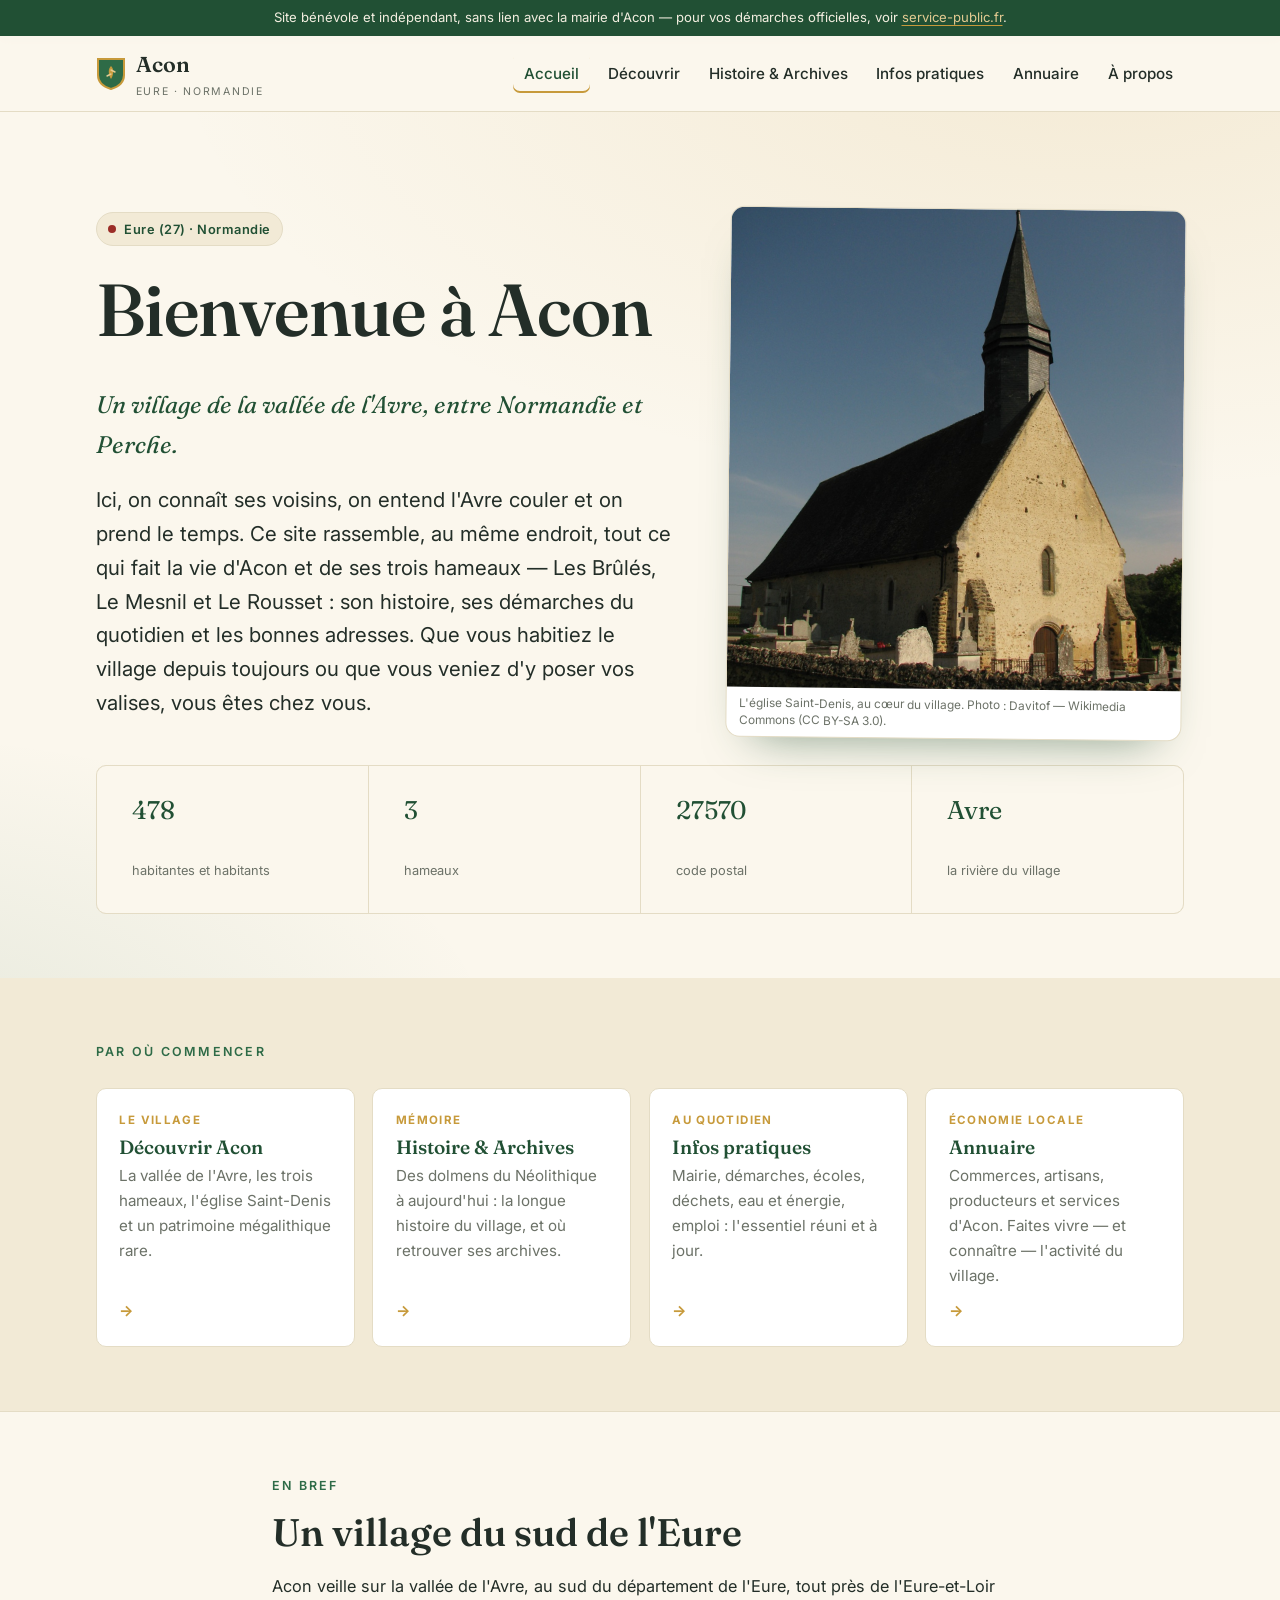
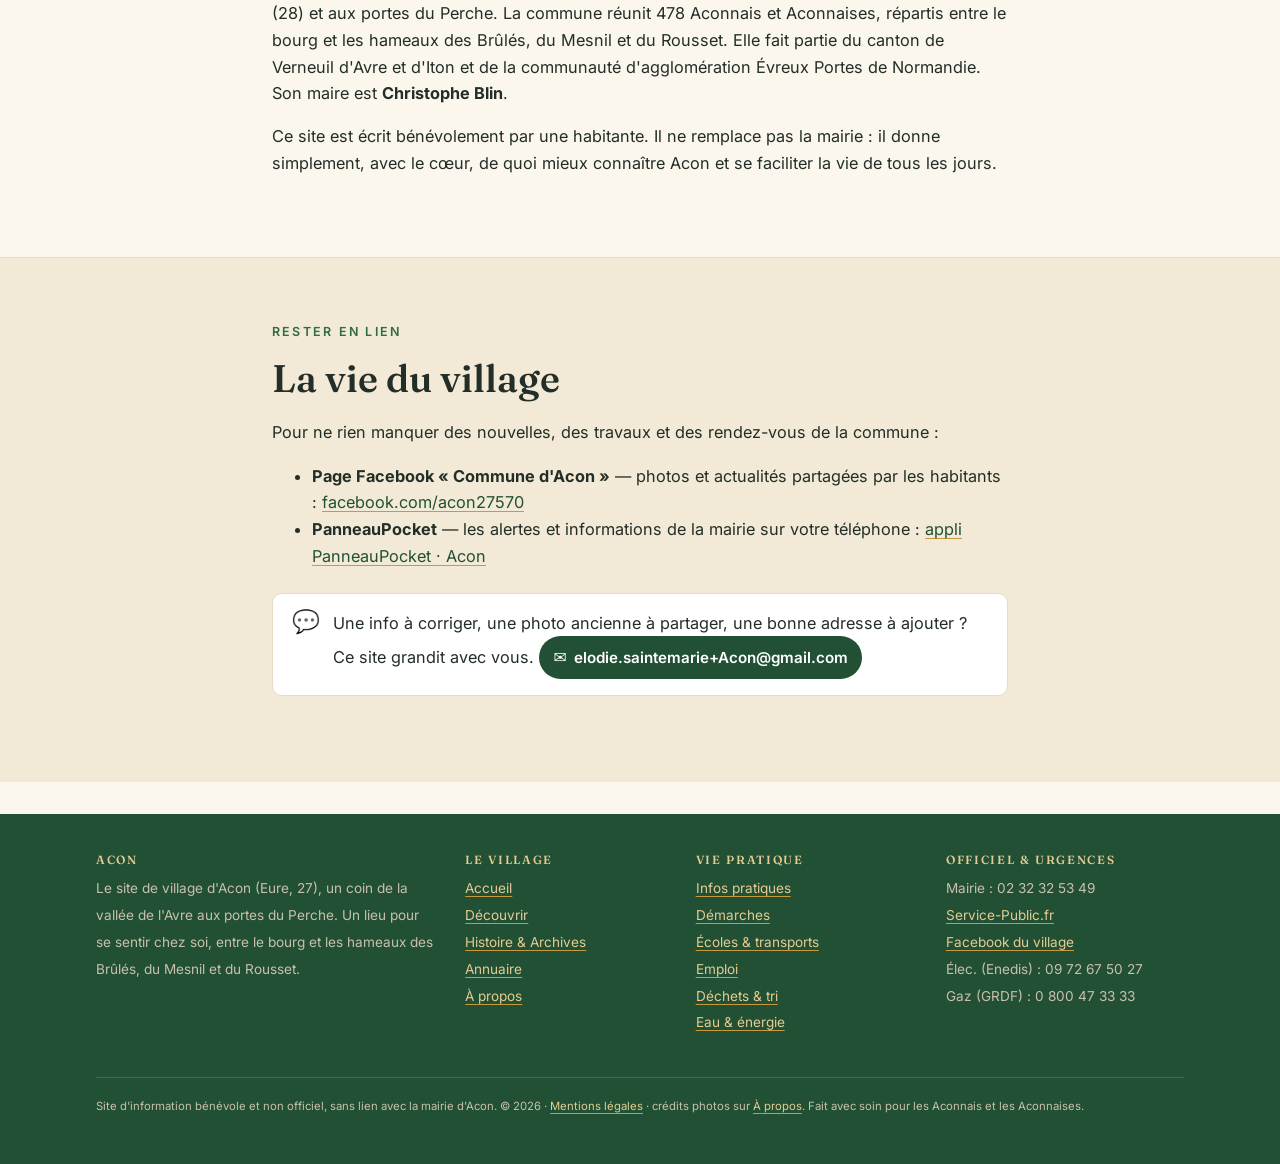
==== index.html @ cf714021 "Cartes postales anciennes (Archives de l'Eure), page Mentions légales, retrait des liens mairie-acon" ====
<!DOCTYPE html>
<html lang="fr">
<head>
  <meta charset="utf-8" />
  <meta name="viewport" content="width=device-width, initial-scale=1" />
  <title>Acon — le village de la vallée de l'Avre (Eure, Normandie)</title>
  <meta name="description" content="Bienvenue à Acon (Eure, 27570) : découvrir le village, son histoire, et toutes les infos pratiques du quotidien pour les habitants comme pour les visiteurs." />
  <link rel="preconnect" href="https://fonts.googleapis.com" />
  <link rel="preconnect" href="https://fonts.gstatic.com" crossorigin />
  <link href="https://fonts.googleapis.com/css2?family=Fraunces:ital,opsz,wght@0,9..144,400..600;1,9..144,400..500&family=Inter:wght@400;500;600&display=swap" rel="stylesheet" />
  <link rel="stylesheet" href="css/style.css" />
</head>
<body>
  <a class="skip" href="#contenu">Aller au contenu</a>
  <div class="notice">Site bénévole et indépendant, sans lien avec la mairie d'Acon — pour vos démarches officielles, voir <a href="https://www.service-public.fr">service-public.fr</a>.</div>

  <header class="site-header">
    <div class="wrap bar">
      <a class="brand" href="index.html" aria-label="Accueil — Acon">
        <svg class="crest" viewBox="0 0 30 34" aria-hidden="true"><path d="M2 2 h26 v16 c0 8 -6 12 -13 14 C8 30 2 26 2 18 Z" fill="#2E6B47" stroke="#C79A3B" stroke-width="2"/><path d="M15 9 c3 3 3 8 0 13 c-3 -5 -3 -10 0 -13 Z" fill="#C79A3B"/><path d="M15 13 l4 2 M15 17 l-4 2" stroke="#E4CB92" stroke-width="1.4" fill="none" stroke-linecap="round"/></svg>
        <span><b>Acon</b><small>Eure · Normandie</small></span>
      </a>
      <button class="nav-toggle" aria-expanded="false" aria-controls="nav">Menu</button>
      <nav class="nav" id="nav" aria-label="Navigation principale">
        <a href="index.html" aria-current="page">Accueil</a>
        <a href="decouvrir.html">Découvrir</a>
        <a href="histoire.html">Histoire &amp; Archives</a>
        <a href="infos-pratiques.html">Infos pratiques</a>
        <a href="entreprises.html">Annuaire</a>
        <a href="apropos.html">À propos</a>
      </nav>
    </div>
  </header>

  <main id="contenu">
    <section class="hero">
      <div class="wrap hero-media">
        <div>
          <span class="badge"><span class="dot"></span> Eure (27) · Normandie</span>
          <h1>Bienvenue à Acon</h1>
          <p class="sub">Un village de la vallée de l'Avre, entre Normandie et Perche.</p>
          <p class="lead">Ici, on connaît ses voisins, on entend l'Avre couler et on prend le temps. Ce site rassemble, au même endroit, tout ce qui fait la vie d'Acon et de ses trois hameaux — Les Brûlés, Le Mesnil et Le Rousset : son histoire, ses démarches du quotidien et les bonnes adresses. Que vous habitiez le village depuis toujours ou que vous veniez d'y poser vos valises, vous êtes chez vous.</p>
        </div>
        <figure class="hero-photo">
          <img src="assets/photos/eglise-saint-denis-01.jpg" alt="L'église Saint-Denis d'Acon" loading="eager">
          <figcaption>L'église Saint-Denis, au cœur du village. <span class="credit">Photo : Davitof — Wikimedia Commons (CC&nbsp;BY-SA&nbsp;3.0).</span></figcaption>
        </figure>
      </div>
      <div class="wrap">
        <div class="facts">
          <div><div class="n">478</div><div class="l">habitantes et habitants</div></div>
          <div><div class="n">3</div><div class="l">hameaux</div></div>
          <div><div class="n">27570</div><div class="l">code postal</div></div>
          <div><div class="n">Avre</div><div class="l">la rivière du village</div></div>
        </div>
      </div>
    </section>

    <section class="section section-alt">
      <div class="wrap">
        <p class="eyebrow kicker">Par où commencer</p>
        <div class="grid">
          <a class="card lien" href="decouvrir.html">
            <span class="tag">Le village</span>
            <h3>Découvrir Acon</h3>
            <p>La vallée de l'Avre, les trois hameaux, l'église Saint-Denis et un patrimoine mégalithique rare.</p>
            <p class="arrow">→</p>
          </a>
          <a class="card lien" href="histoire.html">
            <span class="tag">Mémoire</span>
            <h3>Histoire &amp; Archives</h3>
            <p>Des dolmens du Néolithique à aujourd'hui : la longue histoire du village, et où retrouver ses archives.</p>
            <p class="arrow">→</p>
          </a>
          <a class="card lien" href="infos-pratiques.html">
            <span class="tag">Au quotidien</span>
            <h3>Infos pratiques</h3>
            <p>Mairie, démarches, écoles, déchets, eau et énergie, emploi : l'essentiel réuni et à jour.</p>
            <p class="arrow">→</p>
          </a>
          <a class="card lien" href="entreprises.html">
            <span class="tag">Économie locale</span>
            <h3>Annuaire</h3>
            <p>Commerces, artisans, producteurs et services d'Acon. Faites vivre — et connaître — l'activité du village.</p>
            <p class="arrow">→</p>
          </a>
        </div>
      </div>
    </section>

    <section class="section">
      <div class="wrap mesure">
        <p class="eyebrow">En bref</p>
        <h2>Un village du sud de l'Eure</h2>
        <p>Acon veille sur la vallée de l'Avre, au sud du département de l'Eure, tout près de l'Eure-et-Loir (28) et aux portes du Perche. La commune réunit 478 Aconnais et Aconnaises, répartis entre le bourg et les hameaux des Brûlés, du Mesnil et du Rousset. Elle fait partie du canton de Verneuil d'Avre et d'Iton et de la communauté d'agglomération Évreux Portes de Normandie. Son maire est <strong>Christophe Blin</strong>.</p>
        <p>Ce site est écrit bénévolement par une habitante. Il ne remplace pas la mairie : il donne simplement, avec le cœur, de quoi mieux connaître Acon et se faciliter la vie de tous les jours.</p>
      </div>
    </section>

    <section class="section section-alt">
      <div class="wrap mesure">
        <p class="eyebrow">Rester en lien</p>
        <h2>La vie du village</h2>
        <p>Pour ne rien manquer des nouvelles, des travaux et des rendez-vous de la commune :</p>
        <ul>
          <li><strong>Page Facebook « Commune d'Acon »</strong> — photos et actualités partagées par les habitants : <a href="https://www.facebook.com/acon27570/">facebook.com/acon27570</a></li>
          <li><strong>PanneauPocket</strong> — les alertes et informations de la mairie sur votre téléphone : <a href="https://app.panneaupocket.com/ville/970037196-acon-27570">appli PanneauPocket · Acon</a></li>
        </ul>
        <div class="tip">
          <span class="ico" aria-hidden="true">💬</span>
          <p>Une info à corriger, une photo ancienne à partager, une bonne adresse à ajouter ? Ce site grandit avec vous. <a class="contact-mail" data-user="elodie.saintemarie+Acon" data-domain="gmail.com" data-subject="Site d'Acon" href="#">Écrivez-moi</a></p>
        </div>
      </div>
    </section>
  </main>

  <footer class="site-footer">
    <div class="wrap">
      <div class="cols">
        <div>
          <h3>Acon</h3>
          <p><small>Le site de village d'Acon (Eure, 27), un coin de la vallée de l'Avre aux portes du Perche. Un lieu pour se sentir chez soi, entre le bourg et les hameaux des Brûlés, du Mesnil et du Rousset.</small></p>
        </div>
        <div>
          <h3>Le village</h3>
          <p><small>
            <a href="index.html">Accueil</a><br>
            <a href="decouvrir.html">Découvrir</a><br>
            <a href="histoire.html">Histoire &amp; Archives</a><br>
            <a href="entreprises.html">Annuaire</a><br>
            <a href="apropos.html">À propos</a>
          </small></p>
        </div>
        <div>
          <h3>Vie pratique</h3>
          <p><small>
            <a href="infos-pratiques.html">Infos pratiques</a><br>
            <a href="demarches.html">Démarches</a><br>
            <a href="ecole.html">Écoles &amp; transports</a><br>
            <a href="emploi.html">Emploi</a><br>
            <a href="dechets.html">Déchets &amp; tri</a><br>
            <a href="eau-energie.html">Eau &amp; énergie</a>
          </small></p>
        </div>
        <div>
          <h3>Officiel &amp; urgences</h3>
          <p><small>
            Mairie : 02 32 32 53 49<br>
            <a href="https://www.service-public.fr">Service-Public.fr</a><br>
            <a href="https://www.facebook.com/acon27570/">Facebook du village</a><br>
            Élec. (Enedis) : 09 72 67 50 27<br>
            Gaz (GRDF) : 0 800 47 33 33
          </small></p>
        </div>
      </div>
      <p class="foot-note"><small>Site d'information bénévole et non officiel, sans lien avec la mairie d'Acon. © <span class="js-annee">2026</span> · <a href="mentions-legales.html">Mentions légales</a> · crédits photos sur <a href="apropos.html">À propos</a>. Fait avec soin pour les Aconnais et les Aconnaises.</small></p>
    </div>
  </footer>

  <script src="js/main.js"></script>
</body>
</html>
---- css/style.css ----
/* =========================================================
   Acon — site d'information du village
   Palette ancrée dans l'Eure (vert) et la Normandie (or & rouge héraldiques).
   Un seul fichier de styles, volontairement simple à faire évoluer.
   ========================================================= */

:root {
  /* Couleurs */
  --vert-eure:   #2E6B47;  /* vert du département de l'Eure (nature) */
  --vert-fonce:  #215034;
  --or:          #C79A3B;  /* or héraldique de Normandie */
  --or-clair:    #E4CB92;
  --rouge:       #9B2D27;  /* rouge (gueules) de Normandie, à petites doses */
  --parchemin:   #FBF7ED;  /* fond, esprit papier ancien */
  --parchemin-2: #F2EAD6;
  --encre:       #232E28;  /* texte */
  --gris:        #6C7268;
  --blanc:       #FFFFFF;
  --ligne:       #E4DcC5;

  /* Type */
  --display: "Fraunces", Georgia, "Times New Roman", serif;
  --corps:   "Inter", system-ui, -apple-system, Segoe UI, Roboto, sans-serif;

  /* Mesures */
  --contenu: 68rem;
  --texte:   46rem;
  --radius:  10px;
}

/* ---------- Base ---------- */
* { box-sizing: border-box; }

html { scroll-behavior: smooth; }
@media (prefers-reduced-motion: reduce) {
  html { scroll-behavior: auto; }
  * { animation: none !important; transition: none !important; }
}

body {
  margin: 0;
  font-family: var(--corps);
  color: var(--encre);
  background: var(--parchemin);
  line-height: 1.65;
  font-size: 1.02rem;
  -webkit-font-smoothing: antialiased;
}

h1, h2, h3 { font-family: var(--display); font-weight: 560; line-height: 1.12; margin: 0 0 .5em; }
h1 { font-size: clamp(2.6rem, 7vw, 4.6rem); letter-spacing: -.01em; }
h2 { font-size: clamp(1.7rem, 3.4vw, 2.4rem); }
h3 { font-size: 1.2rem; }

p { margin: 0 0 1rem; }
a { color: var(--vert-fonce); text-decoration-color: var(--or); text-underline-offset: 3px; }
a:hover { color: var(--rouge); }

img { max-width: 100%; display: block; }

.wrap { width: min(100% - 2.5rem, var(--contenu)); margin-inline: auto; }
.mesure { max-width: var(--texte); }

.eyebrow {
  font-family: var(--corps);
  font-size: .78rem;
  letter-spacing: .18em;
  text-transform: uppercase;
  color: var(--vert-eure);
  font-weight: 600;
  margin: 0 0 .9rem;
}

/* Accessibilité */
:focus-visible { outline: 3px solid var(--or); outline-offset: 2px; border-radius: 4px; }
.skip {
  position: absolute; left: -999px; top: 0; background: var(--vert-fonce); color: #fff;
  padding: .6rem 1rem; border-radius: 0 0 8px 0; z-index: 100;
}
.skip:focus { left: 0; }

/* ---------- En-tête / navigation ---------- */
.site-header {
  position: sticky; top: 0; z-index: 50;
  background: rgba(251, 247, 237, .92);
  backdrop-filter: saturate(1.2) blur(6px);
  border-bottom: 1px solid var(--ligne);
}
.site-header .bar {
  display: flex; align-items: center; justify-content: space-between;
  gap: 1rem; padding: .7rem 0;
}
.brand { display: flex; align-items: center; gap: .6rem; text-decoration: none; color: var(--encre); }
.brand .crest { width: 30px; height: 34px; flex: none; }
.brand b { font-family: var(--display); font-size: 1.35rem; font-weight: 600; letter-spacing: .01em; }
.brand small { display: block; font-family: var(--corps); font-size: .66rem; letter-spacing: .16em; text-transform: uppercase; color: var(--gris); }

.nav { display: flex; gap: .4rem; align-items: center; }
.nav a {
  text-decoration: none; color: var(--encre); font-weight: 500; font-size: .95rem;
  padding: .45rem .7rem; border-radius: 7px;
}
.nav a:hover { background: var(--parchemin-2); color: var(--vert-fonce); }
.nav a[aria-current="page"] { color: var(--vert-fonce); box-shadow: inset 0 -2px 0 var(--or); }

.nav-toggle {
  display: none; border: 1px solid var(--ligne); background: var(--blanc);
  border-radius: 8px; padding: .5rem .7rem; font: inherit; cursor: pointer;
}

@media (max-width: 720px) {
  .nav-toggle { display: inline-flex; align-items: center; gap: .4rem; }
  .nav {
    position: absolute; inset: 100% 0 auto 0; flex-direction: column; align-items: stretch;
    background: var(--parchemin); border-bottom: 1px solid var(--ligne);
    padding: .5rem 1.25rem 1rem; gap: .1rem; display: none;
  }
  .nav.open { display: flex; }
  .nav a { padding: .7rem .5rem; }
}

/* ---------- Bandeau « non officiel » ---------- */
.notice {
  background: var(--vert-fonce); color: #f4efe1; font-size: .82rem; text-align: center;
  padding: .45rem 1rem;
}
.notice a { color: var(--or-clair); }

/* ---------- Héros ---------- */
.hero { padding: clamp(3rem, 8vw, 6rem) 0 clamp(2.5rem, 5vw, 4rem); }
.hero .badge {
  display: inline-flex; align-items: center; gap: .5rem;
  background: var(--parchemin-2); border: 1px solid var(--ligne);
  color: var(--vert-fonce); font-weight: 600; font-size: .8rem; letter-spacing: .04em;
  padding: .35rem .7rem; border-radius: 999px; margin-bottom: 1.4rem;
}
.hero .badge .dot { width: 8px; height: 8px; border-radius: 50%; background: var(--rouge); }
.hero .lead { font-size: clamp(1.05rem, 2.2vw, 1.28rem); color: var(--encre); max-width: 40rem; }
.hero .sub { font-family: var(--display); font-style: italic; color: var(--vert-fonce); font-size: clamp(1.15rem,2.4vw,1.5rem); margin: -.2rem 0 1.2rem; }

/* ---------- Sections ---------- */
.section { padding: clamp(2.4rem, 5vw, 4rem) 0; }
.section + .section { border-top: 1px solid var(--ligne); }
.section-alt { background: var(--parchemin-2); }
.section .kicker { margin-bottom: 1.6rem; }

/* Grille de cartes */
.grid { display: grid; gap: 1.1rem; grid-template-columns: repeat(auto-fit, minmax(15rem, 1fr)); }
.card {
  background: var(--blanc); border: 1px solid var(--ligne); border-radius: var(--radius);
  padding: 1.4rem; text-decoration: none; color: inherit; display: block;
  transition: transform .18s ease, box-shadow .18s ease;
}
a.card:hover { transform: translateY(-3px); box-shadow: 0 10px 24px -14px rgba(33,80,52,.5); }
.card h3 { color: var(--vert-fonce); margin-bottom: .3rem; }
.card p { color: var(--gris); font-size: .95rem; margin: 0; }
.card .arrow { color: var(--or); font-weight: 700; }

/* Listes d'infos (mairie, numéros utiles) */
.def { display: grid; grid-template-columns: max-content 1fr; gap: .5rem 1.2rem; margin: 0; }
.def dt { font-weight: 600; color: var(--vert-fonce); }
.def dd { margin: 0; }
@media (max-width: 520px) { .def { grid-template-columns: 1fr; gap: .1rem 0; } .def dd { margin-bottom: .6rem; } }

.callout {
  border-left: 4px solid var(--or); background: var(--parchemin-2);
  padding: 1rem 1.2rem; border-radius: 0 var(--radius) var(--radius) 0; margin: 1.4rem 0;
}
.callout strong { color: var(--vert-fonce); }

.todo { color: var(--rouge); font-style: italic; } /* repères à compléter — à retirer une fois renseigné */

/* ---------- Signature : galerie de cartes postales ---------- */
.gallery { display: grid; gap: 1.6rem 1.2rem; grid-template-columns: repeat(auto-fill, minmax(16rem, 1fr)); margin-top: 1.8rem; }
.postcard {
  background: #fffdf6;
  border: 1px solid #e7dcc0;
  border-radius: 4px;
  padding: .7rem .7rem 1rem;
  box-shadow: 0 12px 22px -16px rgba(33,80,52,.55);
  transform: rotate(var(--tilt, -1deg));
  transition: transform .2s ease, box-shadow .2s ease;
}
.postcard:nth-child(even) { --tilt: 1.2deg; }
.postcard:nth-child(3n)   { --tilt: -.6deg; }
.postcard:hover { transform: rotate(0) translateY(-4px); box-shadow: 0 18px 30px -18px rgba(33,80,52,.6); }
.postcard .frame {
  aspect-ratio: 3 / 2; background:
    repeating-linear-gradient(45deg, #efe7d2, #efe7d2 10px, #eae0c7 10px, #eae0c7 20px);
  border: 1px solid #ded1af; border-radius: 2px;
  display: grid; place-items: center; color: #a9986c; text-align: center;
  font-size: .8rem; padding: 1rem; overflow: hidden;
}
.postcard .frame img { width: 100%; height: 100%; object-fit: cover; border-radius: 2px; }
.postcard figcaption {
  font-family: var(--display); font-size: .98rem; color: var(--vert-fonce);
  margin-top: .6rem; line-height: 1.35;
}
.postcard .date { display: block; font-family: var(--corps); font-size: .78rem; color: var(--gris); letter-spacing: .03em; }

/* ---------- Frise chronologique ---------- */
.timeline { list-style: none; margin: 1.6rem 0 0; padding: 0; border-left: 2px solid var(--or); }
.timeline li { position: relative; padding: 0 0 1.6rem 1.6rem; }
.timeline li::before {
  content: ""; position: absolute; left: -7px; top: .35rem;
  width: 12px; height: 12px; border-radius: 50%; background: var(--vert-eure); border: 2px solid var(--parchemin);
}
.timeline .an { font-family: var(--display); font-size: 1.15rem; color: var(--rouge); font-weight: 600; }
.timeline p { margin: .1rem 0 0; color: var(--encre); }

/* ---------- Pied de page ---------- */
.site-footer { background: var(--vert-fonce); color: #e9e2d1; margin-top: 2rem; }
.site-footer .wrap { padding: 2.4rem 0 2rem; }
.site-footer h3 { color: #fff; }
.site-footer a { color: var(--or-clair); }
.site-footer .cols { display: grid; gap: 1.4rem 2rem; grid-template-columns: 1.7fr 1fr 1.1fr 1.2fr; }
@media (max-width: 860px) { .site-footer .cols { grid-template-columns: 1fr 1fr; } }
@media (max-width: 520px) { .site-footer .cols { grid-template-columns: 1fr; } }
.site-footer small { color: #c9c0ac; }
.foot-note { border-top: 1px solid rgba(255,255,255,.15); margin-top: 1.6rem; padding-top: 1rem; font-size: .85rem; }
.site-footer .cols h3 { font-size: .74rem; letter-spacing: .14em; text-transform: uppercase; color: var(--or-clair); margin-bottom: .5rem; }
.site-footer .cols a { display: inline-block; padding: .06rem 0; }

/* =========================================================
   Ajouts : chaleur, photographies, bandeaux, contact.
   ========================================================= */

/* ---------- Héros chaleureux avec photo ---------- */
.hero {
  position: relative;
  background:
    radial-gradient(120% 90% at 85% -10%, rgba(199,154,59,.14), transparent 60%),
    radial-gradient(90% 70% at -10% 110%, rgba(46,107,71,.10), transparent 55%);
}
.hero-media { display: grid; grid-template-columns: 1.12fr .88fr; align-items: center; gap: clamp(1.5rem, 4vw, 3.2rem); }
.hero-media .hero-photo {
  margin: 0; border-radius: 14px; overflow: hidden;
  box-shadow: 0 24px 48px -28px rgba(33,80,52,.6); border: 1px solid var(--ligne);
  transform: rotate(.6deg); background: var(--blanc);
}
.hero-media .hero-photo img { width: 100%; height: 100%; max-height: 30rem; object-fit: cover; }
.hero-media .hero-photo figcaption { color: var(--gris); font-size: .74rem; padding: .5rem .8rem; line-height: 1.4; }
@media (max-width: 820px) {
  .hero-media { grid-template-columns: 1fr; }
  .hero-media .hero-photo { transform: none; order: -1; }
  .hero-media .hero-photo img { max-height: 15rem; }
}

/* ---------- Photographies dans le corps ---------- */
figure.photo { margin: 1.8rem 0; border-radius: 12px; overflow: hidden; border: 1px solid var(--ligne); box-shadow: 0 16px 32px -24px rgba(33,80,52,.5); background: var(--blanc); }
figure.photo img { width: 100%; max-height: 26rem; object-fit: cover; }
figure.photo figcaption { padding: .6rem .9rem; font-size: .8rem; color: var(--gris); }
figure.photo figcaption b { color: var(--vert-fonce); font-weight: 600; }
.duo { display: grid; grid-template-columns: 1fr 1fr; gap: 1rem; }
.duo figure.photo { margin: 0; }
@media (max-width: 620px) { .duo { grid-template-columns: 1fr; } }

/* Bandeau panoramique pleine largeur */
.banner { position: relative; margin: 0; height: clamp(9rem, 22vw, 15rem); overflow: hidden; border-top: 1px solid var(--ligne); border-bottom: 1px solid var(--ligne); }
.banner img { width: 100%; height: 100%; object-fit: cover; }
.banner .banner-cap { position: absolute; left: 0; right: 0; bottom: 0; background: linear-gradient(transparent, rgba(33,48,40,.72)); color: #f4efe1; font-size: .78rem; padding: 1.6rem 1rem .5rem; text-align: right; }

/* ---------- Cartes enrichies ---------- */
.card.lien { display: flex; flex-direction: column; }
.card .tag { display: inline-block; font-size: .72rem; letter-spacing: .12em; text-transform: uppercase; color: var(--or); font-weight: 700; margin-bottom: .4rem; }
.card p + .arrow { margin-top: auto; padding-top: .6rem; }
.card ul { margin: .2rem 0 0; padding-left: 1.1rem; }
.card ul li { color: var(--gris); font-size: .92rem; margin-bottom: .2rem; }

/* ---------- Bloc contact / e-mail protégé ---------- */
.contact-mail { display: inline-flex; align-items: center; gap: .45rem; background: var(--vert-fonce); color: #fff !important; text-decoration: none; padding: .5rem .9rem; border-radius: 999px; font-weight: 600; font-size: .95rem; }
.contact-mail::before { content: "✉"; font-size: 1rem; }
.contact-mail:hover { background: var(--vert-eure); color: #fff; }

/* ---------- Encadré « bon à savoir » ---------- */
.tip { display: flex; gap: .8rem; background: var(--blanc); border: 1px solid var(--ligne); border-radius: var(--radius); padding: 1rem 1.2rem; margin: 1.4rem 0; }
.tip .ico { font-size: 1.4rem; line-height: 1; flex: none; }
.tip p { margin: 0; }
.tip strong { color: var(--vert-fonce); }

/* ---------- Contacts d'urgence (fournisseurs) ---------- */
.contacts { display: grid; gap: .9rem; grid-template-columns: repeat(auto-fit, minmax(15rem, 1fr)); margin-top: 1.4rem; }
.contact-card { background: var(--blanc); border: 1px solid var(--ligne); border-radius: var(--radius); padding: 1.1rem 1.2rem; }
.contact-card h3 { color: var(--vert-fonce); margin-bottom: .3rem; font-size: 1.05rem; }
.contact-card .num { font-family: var(--display); font-size: 1.3rem; color: var(--rouge); font-weight: 600; }
.contact-card .num a { color: inherit; text-decoration: none; }
.contact-card p { margin: .25rem 0 0; color: var(--gris); font-size: .88rem; }

/* ---------- Ruban de faits clés ---------- */
.facts { display: grid; grid-template-columns: repeat(auto-fit, minmax(8.5rem, 1fr)); gap: 1px; background: var(--ligne); border: 1px solid var(--ligne); border-radius: var(--radius); overflow: hidden; margin-top: 1.6rem; }
.facts div { background: var(--parchemin); padding: 1rem 1.1rem; }
.facts .n { font-family: var(--display); font-size: 1.6rem; color: var(--vert-fonce); line-height: 1; }
.facts .l { font-size: .8rem; color: var(--gris); margin-top: .25rem; }

/* ---------- Encart résultat d'élection ---------- */
.result { background: var(--parchemin-2); border: 1px solid var(--ligne); border-left: 4px solid var(--vert-eure); border-radius: 0 var(--radius) var(--radius) 0; padding: 1.1rem 1.3rem; margin: 1.4rem 0; }
.result .pct { font-family: var(--display); font-size: 1.4rem; color: var(--vert-fonce); }
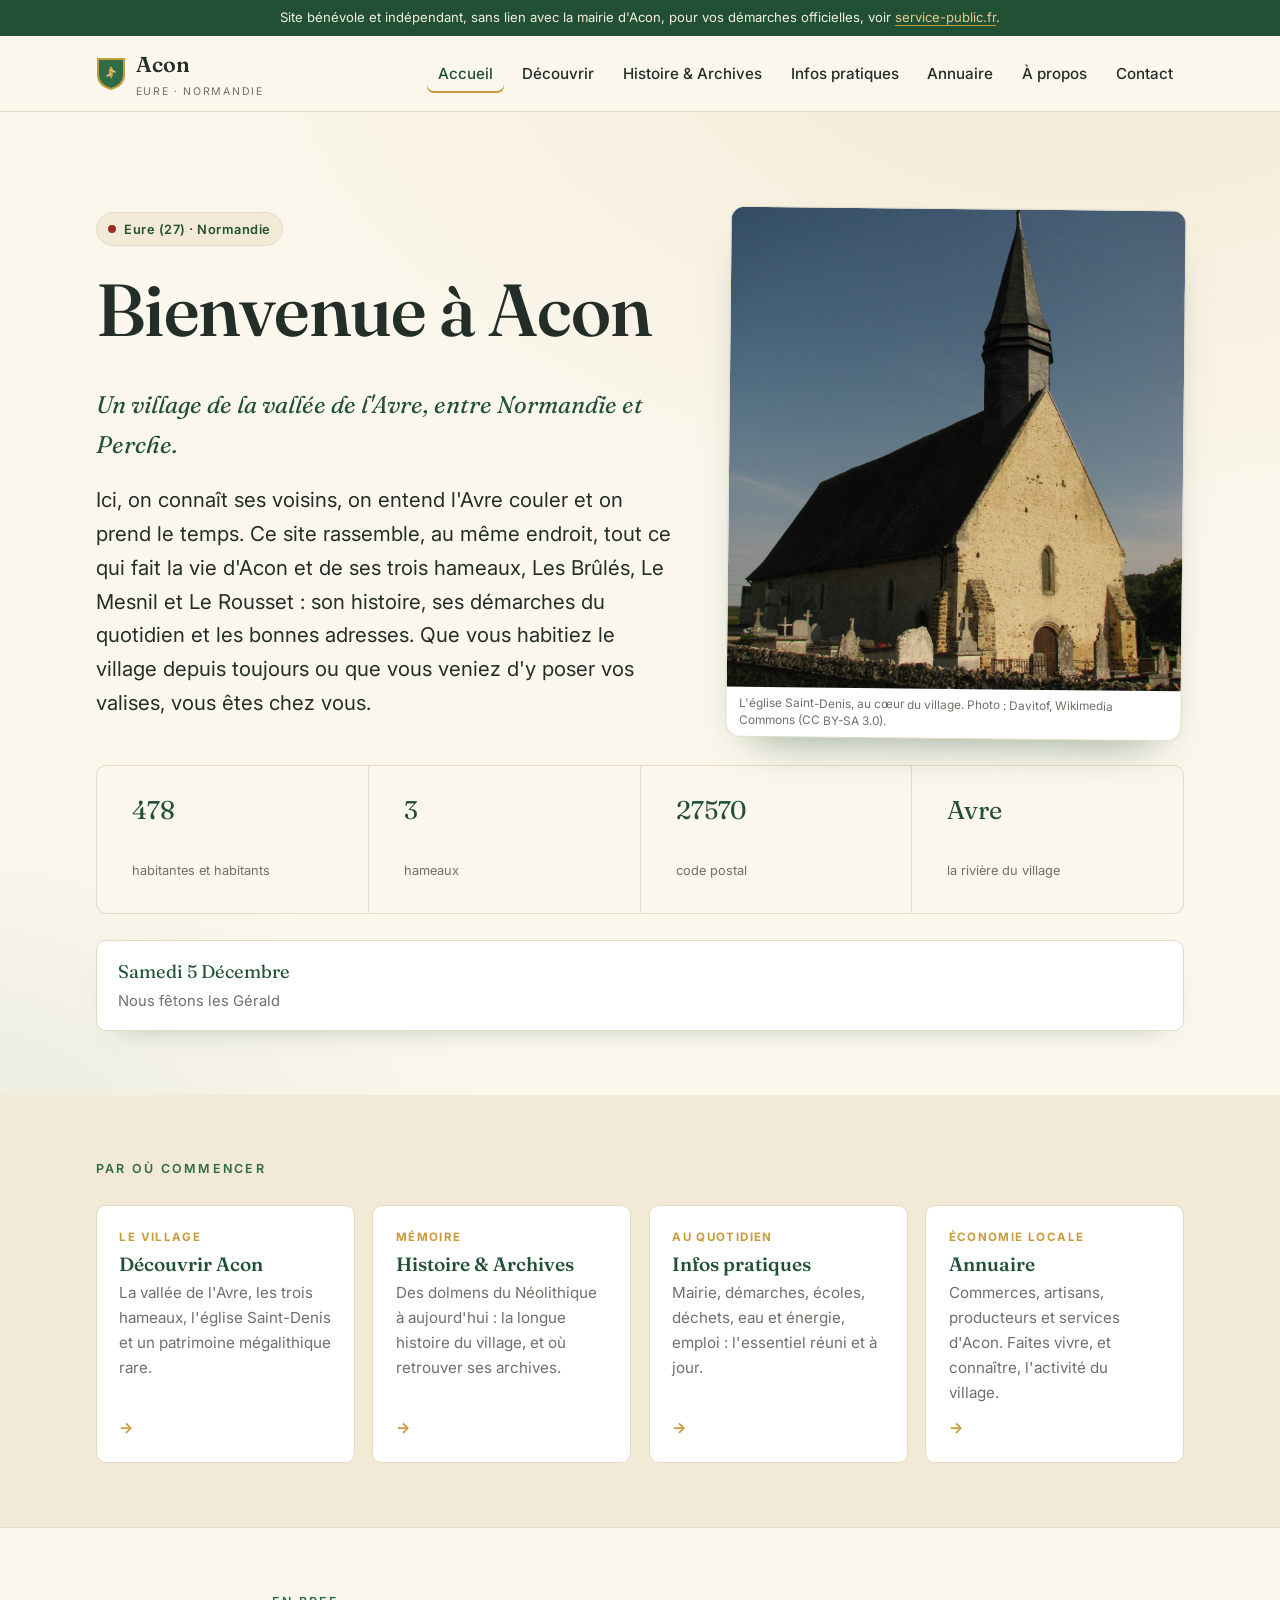
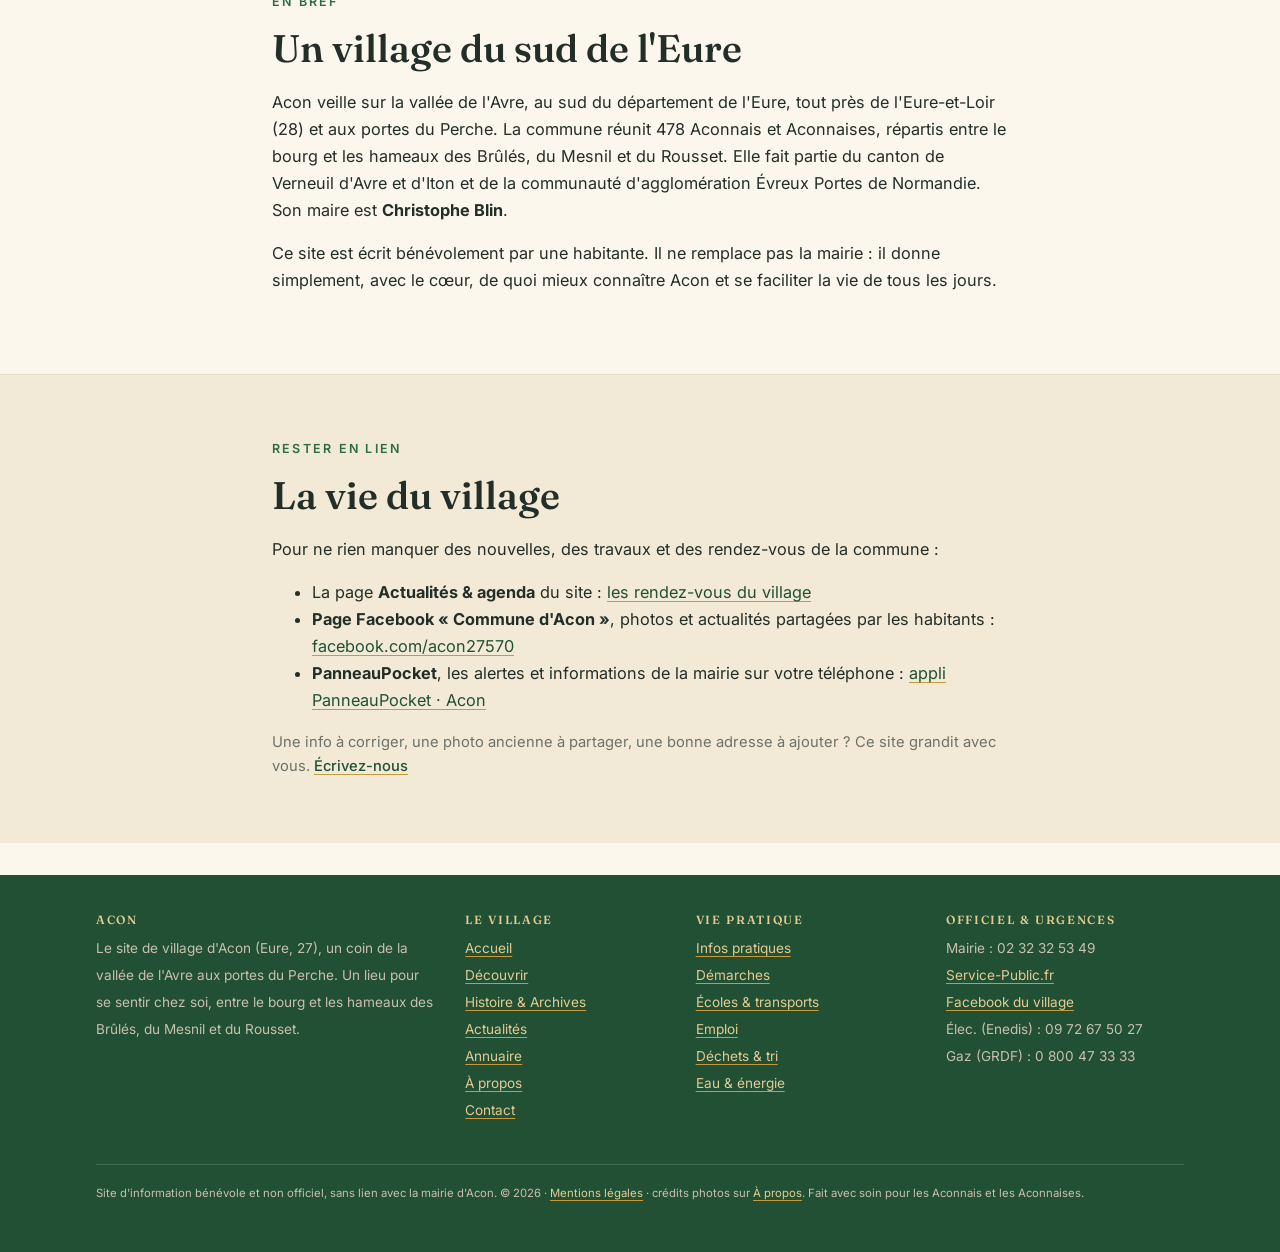
==== commit 1232623b: "Calendrier déchets 2026, page Contact (formulaire), Actualités, carte OSM, météo live + saint du jou" ====
--- a/index.html
+++ b/index.html
@@ -3,7 +3,7 @@
 <head>
   <meta charset="utf-8" />
   <meta name="viewport" content="width=device-width, initial-scale=1" />
-  <title>Acon — le village de la vallée de l'Avre (Eure, Normandie)</title>
+  <title>Acon, le village de la vallée de l'Avre (Eure, Normandie)</title>
   <meta name="description" content="Bienvenue à Acon (Eure, 27570) : découvrir le village, son histoire, et toutes les infos pratiques du quotidien pour les habitants comme pour les visiteurs." />
   <link rel="preconnect" href="https://fonts.googleapis.com" />
   <link rel="preconnect" href="https://fonts.gstatic.com" crossorigin />
@@ -12,11 +12,11 @@
 </head>
 <body>
   <a class="skip" href="#contenu">Aller au contenu</a>
-  <div class="notice">Site bénévole et indépendant, sans lien avec la mairie d'Acon — pour vos démarches officielles, voir <a href="https://www.service-public.fr">service-public.fr</a>.</div>
+  <div class="notice">Site bénévole et indépendant, sans lien avec la mairie d'Acon, pour vos démarches officielles, voir <a href="https://www.service-public.fr">service-public.fr</a>.</div>
 
   <header class="site-header">
     <div class="wrap bar">
-      <a class="brand" href="index.html" aria-label="Accueil — Acon">
+      <a class="brand" href="index.html" aria-label="Accueil, Acon">
         <svg class="crest" viewBox="0 0 30 34" aria-hidden="true"><path d="M2 2 h26 v16 c0 8 -6 12 -13 14 C8 30 2 26 2 18 Z" fill="#2E6B47" stroke="#C79A3B" stroke-width="2"/><path d="M15 9 c3 3 3 8 0 13 c-3 -5 -3 -10 0 -13 Z" fill="#C79A3B"/><path d="M15 13 l4 2 M15 17 l-4 2" stroke="#E4CB92" stroke-width="1.4" fill="none" stroke-linecap="round"/></svg>
         <span><b>Acon</b><small>Eure · Normandie</small></span>
       </a>
@@ -28,6 +28,7 @@
         <a href="infos-pratiques.html">Infos pratiques</a>
         <a href="entreprises.html">Annuaire</a>
         <a href="apropos.html">À propos</a>
+        <a href="contact.html">Contact</a>
       </nav>
     </div>
   </header>
@@ -39,11 +40,11 @@
           <span class="badge"><span class="dot"></span> Eure (27) · Normandie</span>
           <h1>Bienvenue à Acon</h1>
           <p class="sub">Un village de la vallée de l'Avre, entre Normandie et Perche.</p>
-          <p class="lead">Ici, on connaît ses voisins, on entend l'Avre couler et on prend le temps. Ce site rassemble, au même endroit, tout ce qui fait la vie d'Acon et de ses trois hameaux — Les Brûlés, Le Mesnil et Le Rousset : son histoire, ses démarches du quotidien et les bonnes adresses. Que vous habitiez le village depuis toujours ou que vous veniez d'y poser vos valises, vous êtes chez vous.</p>
+          <p class="lead">Ici, on connaît ses voisins, on entend l'Avre couler et on prend le temps. Ce site rassemble, au même endroit, tout ce qui fait la vie d'Acon et de ses trois hameaux, Les Brûlés, Le Mesnil et Le Rousset : son histoire, ses démarches du quotidien et les bonnes adresses. Que vous habitiez le village depuis toujours ou que vous veniez d'y poser vos valises, vous êtes chez vous.</p>
         </div>
         <figure class="hero-photo">
           <img src="assets/photos/eglise-saint-denis-01.jpg" alt="L'église Saint-Denis d'Acon" loading="eager">
-          <figcaption>L'église Saint-Denis, au cœur du village. <span class="credit">Photo : Davitof — Wikimedia Commons (CC&nbsp;BY-SA&nbsp;3.0).</span></figcaption>
+          <figcaption>L'église Saint-Denis, au cœur du village. <span class="credit">Photo : Davitof, Wikimedia Commons (CC&nbsp;BY-SA&nbsp;3.0).</span></figcaption>
         </figure>
       </div>
       <div class="wrap">
@@ -52,6 +53,16 @@
           <div><div class="n">3</div><div class="l">hameaux</div></div>
           <div><div class="n">27570</div><div class="l">code postal</div></div>
           <div><div class="n">Avre</div><div class="l">la rivière du village</div></div>
+        </div>
+        <div class="today" id="today">
+          <div>
+            <div class="jour">Aujourd'hui</div>
+            <div class="saint"></div>
+          </div>
+          <div class="meteo">
+            <span class="ico" aria-hidden="true">🌡️</span>
+            <span><span class="temp">…</span><br><span class="desc">Météo à Acon</span></span>
+          </div>
         </div>
       </div>
     </section>
@@ -81,7 +92,7 @@
           <a class="card lien" href="entreprises.html">
             <span class="tag">Économie locale</span>
             <h3>Annuaire</h3>
-            <p>Commerces, artisans, producteurs et services d'Acon. Faites vivre — et connaître — l'activité du village.</p>
+            <p>Commerces, artisans, producteurs et services d'Acon. Faites vivre, et connaître, l'activité du village.</p>
             <p class="arrow">→</p>
           </a>
         </div>
@@ -103,13 +114,11 @@
         <h2>La vie du village</h2>
         <p>Pour ne rien manquer des nouvelles, des travaux et des rendez-vous de la commune :</p>
         <ul>
-          <li><strong>Page Facebook « Commune d'Acon »</strong> — photos et actualités partagées par les habitants : <a href="https://www.facebook.com/acon27570/">facebook.com/acon27570</a></li>
-          <li><strong>PanneauPocket</strong> — les alertes et informations de la mairie sur votre téléphone : <a href="https://app.panneaupocket.com/ville/970037196-acon-27570">appli PanneauPocket · Acon</a></li>
+          <li>La page <strong>Actualités &amp; agenda</strong> du site : <a href="actualites.html">les rendez-vous du village</a></li>
+          <li><strong>Page Facebook « Commune d'Acon »</strong>, photos et actualités partagées par les habitants : <a href="https://www.facebook.com/acon27570/">facebook.com/acon27570</a></li>
+          <li><strong>PanneauPocket</strong>, les alertes et informations de la mairie sur votre téléphone : <a href="https://app.panneaupocket.com/ville/970037196-acon-27570">appli PanneauPocket · Acon</a></li>
         </ul>
-        <div class="tip">
-          <span class="ico" aria-hidden="true">💬</span>
-          <p>Une info à corriger, une photo ancienne à partager, une bonne adresse à ajouter ? Ce site grandit avec vous. <a class="contact-mail" data-user="elodie.saintemarie+Acon" data-domain="gmail.com" data-subject="Site d'Acon" href="#">Écrivez-moi</a></p>
-        </div>
+        <p class="invite">Une info à corriger, une photo ancienne à partager, une bonne adresse à ajouter ? Ce site grandit avec vous. <a href="contact.html">Écrivez-nous</a></p>
       </div>
     </section>
   </main>
@@ -127,8 +136,10 @@
             <a href="index.html">Accueil</a><br>
             <a href="decouvrir.html">Découvrir</a><br>
             <a href="histoire.html">Histoire &amp; Archives</a><br>
+            <a href="actualites.html">Actualités</a><br>
             <a href="entreprises.html">Annuaire</a><br>
-            <a href="apropos.html">À propos</a>
+            <a href="apropos.html">À propos</a><br>
+            <a href="contact.html">Contact</a>
           </small></p>
         </div>
         <div>
@@ -157,6 +168,7 @@
     </div>
   </footer>
 
+  <script src="js/saints.js"></script>
   <script src="js/main.js"></script>
 </body>
 </html>
--- a/css/style.css
+++ b/css/style.css
@@ -272,11 +272,15 @@
 .contact-mail::before { content: "✉"; font-size: 1rem; }
 .contact-mail:hover { background: var(--vert-eure); color: #fff; }
 
-/* ---------- Encadré « bon à savoir » ---------- */
-.tip { display: flex; gap: .8rem; background: var(--blanc); border: 1px solid var(--ligne); border-radius: var(--radius); padding: 1rem 1.2rem; margin: 1.4rem 0; }
-.tip .ico { font-size: 1.4rem; line-height: 1; flex: none; }
+/* ---------- Encadré « bon à savoir » (léger) ---------- */
+.tip { display: flex; gap: .6rem; align-items: baseline; padding: .3rem 0; margin: 1rem 0; color: var(--gris); font-size: .95rem; }
+.tip .ico { font-size: 1.1rem; line-height: 1; flex: none; }
 .tip p { margin: 0; }
 .tip strong { color: var(--vert-fonce); }
+
+/* Invitation à écrire : simple lien, discret */
+.invite { color: var(--gris); font-size: .92rem; margin: 1rem 0 0; }
+.invite a { font-weight: 500; }
 
 /* ---------- Contacts d'urgence (fournisseurs) ---------- */
 .contacts { display: grid; gap: .9rem; grid-template-columns: repeat(auto-fit, minmax(15rem, 1fr)); margin-top: 1.4rem; }
@@ -295,3 +299,44 @@
 /* ---------- Encart résultat d'élection ---------- */
 .result { background: var(--parchemin-2); border: 1px solid var(--ligne); border-left: 4px solid var(--vert-eure); border-radius: 0 var(--radius) var(--radius) 0; padding: 1.1rem 1.3rem; margin: 1.4rem 0; }
 .result .pct { font-family: var(--display); font-size: 1.4rem; color: var(--vert-fonce); }
+
+/* ---------- Widget « Aujourd'hui à Acon » (date, saint, météo) ---------- */
+.today { display: grid; grid-template-columns: 1fr auto; gap: 1rem 1.4rem; align-items: center;
+  background: var(--blanc); border: 1px solid var(--ligne); border-radius: var(--radius);
+  padding: 1rem 1.3rem; margin-top: 1.6rem; box-shadow: 0 14px 30px -24px rgba(33,80,52,.5); }
+.today .jour { font-family: var(--display); font-size: 1.15rem; color: var(--vert-fonce); text-transform: capitalize; }
+.today .saint { color: var(--gris); font-size: .92rem; margin-top: .15rem; }
+.today .meteo { display: flex; align-items: center; gap: .6rem; text-align: right; }
+.today .meteo .ico { font-size: 2rem; line-height: 1; }
+.today .meteo .temp { font-family: var(--display); font-size: 1.7rem; color: var(--vert-fonce); }
+.today .meteo .desc { font-size: .8rem; color: var(--gris); }
+@media (max-width: 520px) { .today { grid-template-columns: 1fr; } .today .meteo { text-align: left; justify-content: flex-start; } }
+
+/* ---------- Carte de situation (OpenStreetMap) ---------- */
+.carte { width: 100%; height: clamp(16rem, 40vw, 24rem); border: 1px solid var(--ligne); border-radius: var(--radius); margin-top: 1.4rem; display: block; }
+.carte-legende { font-size: .8rem; color: var(--gris); margin-top: .5rem; }
+
+/* ---------- Calendrier des déchets (images) ---------- */
+.calendrier { display: grid; gap: 1rem; grid-template-columns: 1fr 1fr; margin-top: 1.2rem; }
+@media (max-width: 720px) { .calendrier { grid-template-columns: 1fr; } }
+.calendrier a { display: block; border: 1px solid var(--ligne); border-radius: var(--radius); overflow: hidden; background: var(--blanc); }
+.calendrier img { width: 100%; display: block; }
+.btn { display: inline-flex; align-items: center; gap: .5rem; background: var(--vert-fonce); color: #fff; text-decoration: none;
+  padding: .6rem 1.1rem; border-radius: 999px; font-weight: 600; font-size: .95rem; margin-top: 1rem; }
+.btn::before { content: "⬇"; }
+.btn:hover { background: var(--vert-eure); color: #fff; }
+
+/* ---------- Formulaire de contact ---------- */
+.form-contact { display: grid; gap: 1rem; margin-top: 1.4rem; max-width: 34rem; }
+.form-contact label { display: grid; gap: .35rem; font-weight: 500; color: var(--vert-fonce); font-size: .95rem; }
+.form-contact input, .form-contact textarea {
+  font: inherit; color: var(--encre); background: var(--blanc);
+  border: 1px solid var(--ligne); border-radius: 8px; padding: .6rem .7rem; width: 100%; }
+.form-contact input:focus, .form-contact textarea:focus { outline: none; border-color: var(--vert-eure); box-shadow: 0 0 0 3px rgba(46,107,71,.15); }
+.form-contact button { justify-self: start; background: var(--vert-fonce); color: #fff; border: 0; cursor: pointer;
+  font: inherit; font-weight: 600; padding: .65rem 1.3rem; border-radius: 999px; }
+.form-contact button:hover { background: var(--vert-eure); }
+.form-note { font-size: .82rem; color: var(--gris); }
+#form-msg { margin-top: .6rem; font-weight: 500; }
+#form-msg.ok { color: var(--vert-eure); }
+#form-msg.err { color: var(--rouge); }
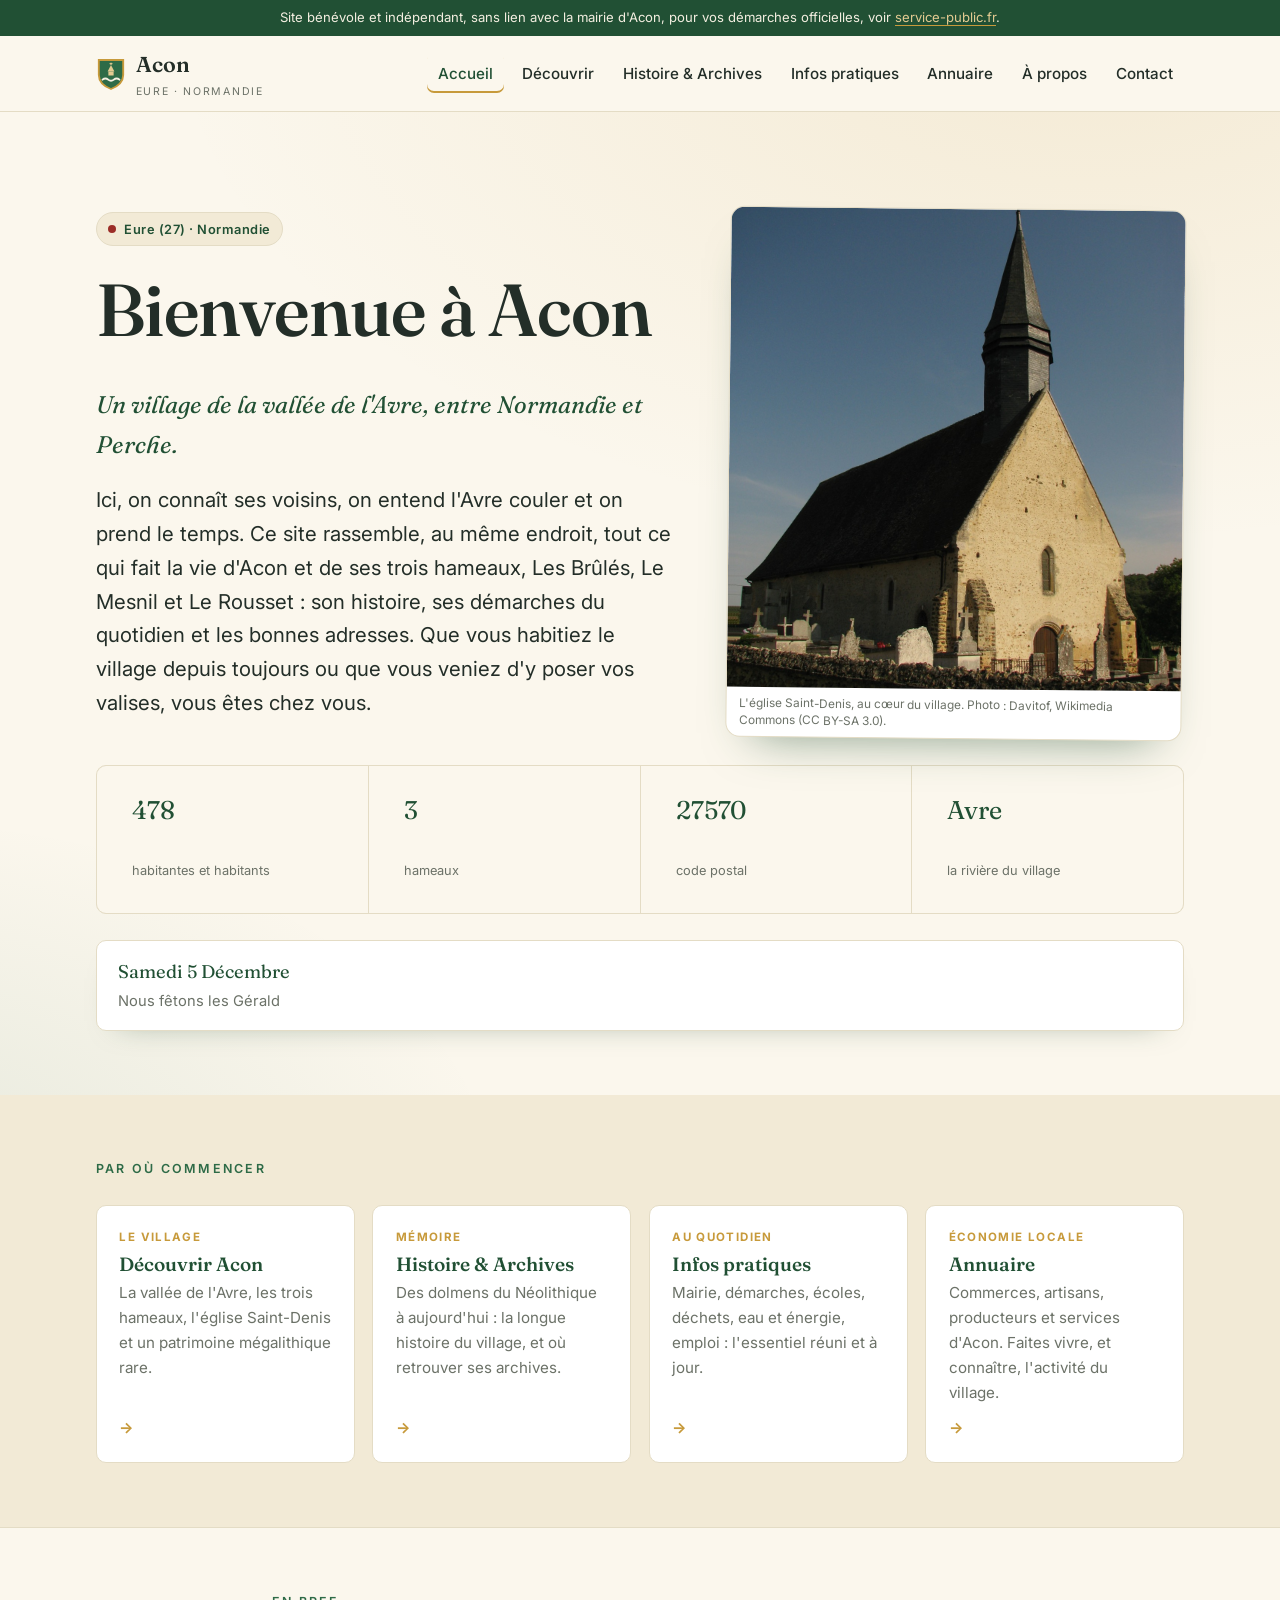
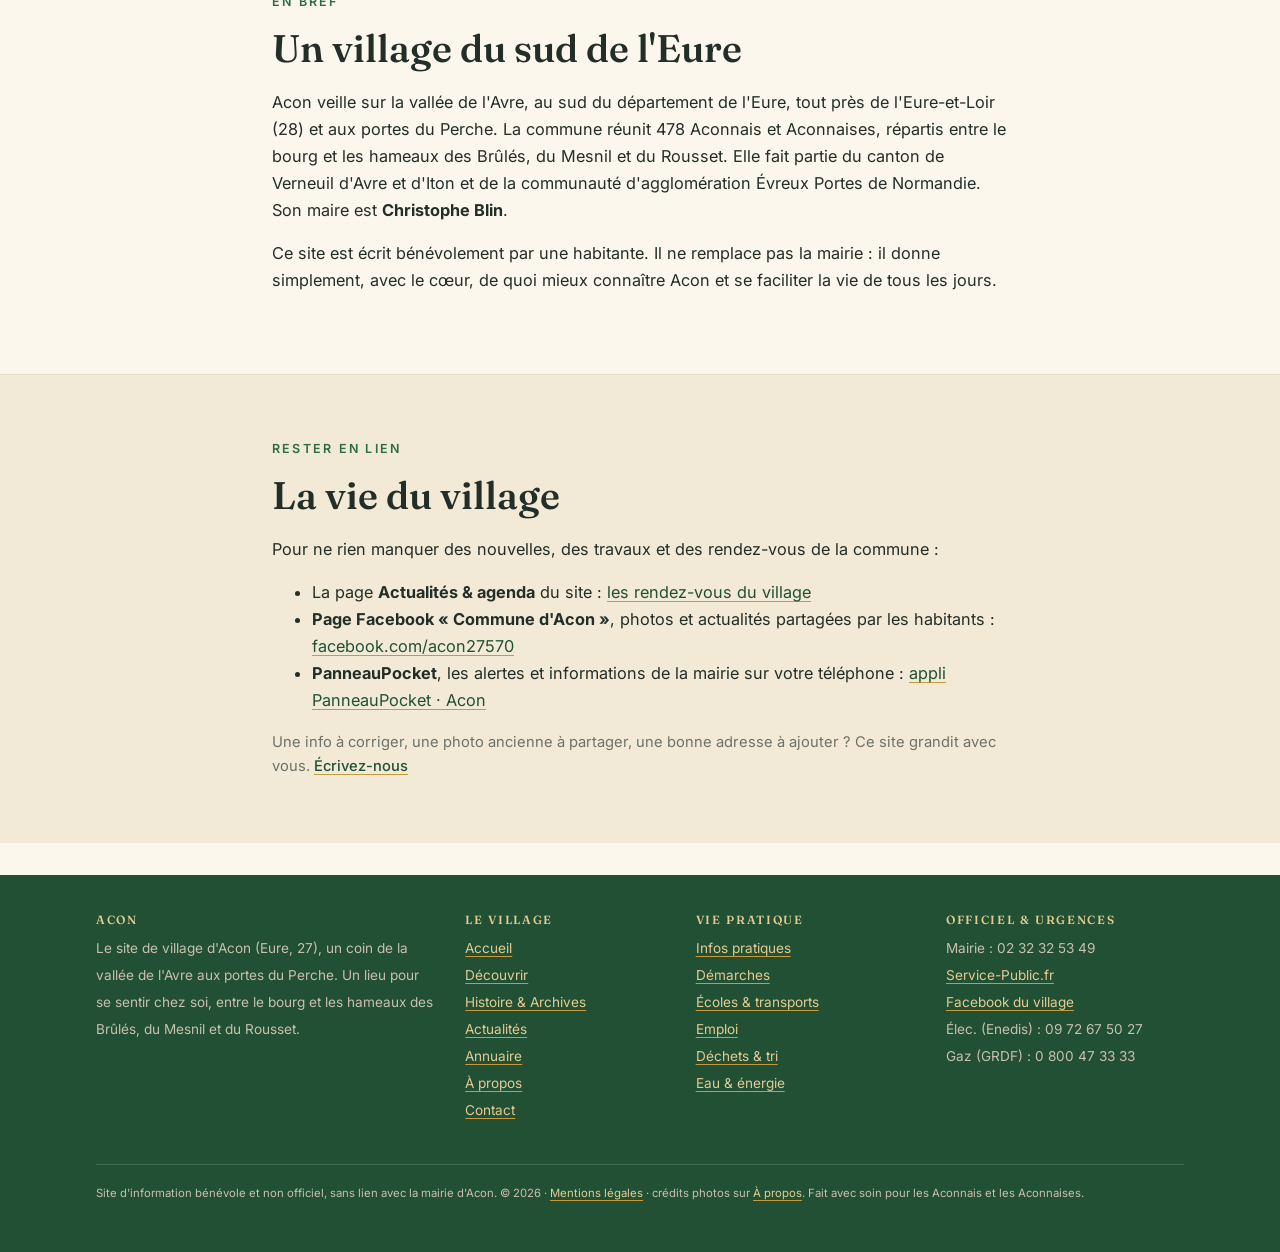
==== commit 8feb908c: "Nouvel emblème d'Acon (église Saint-Denis + Avre) + favicon, date du prochain ramassage calculée, li" ====
--- a/index.html
+++ b/index.html
@@ -3,6 +3,7 @@
 <head>
   <meta charset="utf-8" />
   <meta name="viewport" content="width=device-width, initial-scale=1" />
+  <link rel="icon" href="favicon.svg" type="image/svg+xml" />
   <title>Acon, le village de la vallée de l'Avre (Eure, Normandie)</title>
   <meta name="description" content="Bienvenue à Acon (Eure, 27570) : découvrir le village, son histoire, et toutes les infos pratiques du quotidien pour les habitants comme pour les visiteurs." />
   <link rel="preconnect" href="https://fonts.googleapis.com" />
@@ -17,7 +18,7 @@
   <header class="site-header">
     <div class="wrap bar">
       <a class="brand" href="index.html" aria-label="Accueil, Acon">
-        <svg class="crest" viewBox="0 0 30 34" aria-hidden="true"><path d="M2 2 h26 v16 c0 8 -6 12 -13 14 C8 30 2 26 2 18 Z" fill="#2E6B47" stroke="#C79A3B" stroke-width="2"/><path d="M15 9 c3 3 3 8 0 13 c-3 -5 -3 -10 0 -13 Z" fill="#C79A3B"/><path d="M15 13 l4 2 M15 17 l-4 2" stroke="#E4CB92" stroke-width="1.4" fill="none" stroke-linecap="round"/></svg>
+        <svg class="crest" viewBox="0 0 32 36" aria-hidden="true"><path d="M3 3 H29 V19 C29 27 23.5 31 16 34 C8.5 31 3 27 3 19 Z" fill="#2E6B47" stroke="#C79A3B" stroke-width="2"/><g fill="#E4CB92"><rect x="15.3" y="6" width="1.4" height="2.2"/><rect x="14.4" y="6.5" width="3.2" height="1"/><path d="M16 8.4 L19.6 15.4 H12.4 Z"/><rect x="13.2" y="15.4" width="5.6" height="4.2"/></g><path d="M7 24 q3 -2.6 6 0 t6 0 t6 0" fill="none" stroke="#F4EFE1" stroke-width="2.1" stroke-linecap="round"/></svg>
         <span><b>Acon</b><small>Eure · Normandie</small></span>
       </a>
       <button class="nav-toggle" aria-expanded="false" aria-controls="nav">Menu</button>
--- a/css/style.css
+++ b/css/style.css
@@ -299,6 +299,9 @@
 /* ---------- Encart résultat d'élection ---------- */
 .result { background: var(--parchemin-2); border: 1px solid var(--ligne); border-left: 4px solid var(--vert-eure); border-radius: 0 var(--radius) var(--radius) 0; padding: 1.1rem 1.3rem; margin: 1.4rem 0; }
 .result .pct { font-family: var(--display); font-size: 1.4rem; color: var(--vert-fonce); }
+.result .prochain { margin: 0; }
+.result .date-next { font-family: var(--display); font-size: 1.55rem; color: var(--vert-fonce); text-transform: capitalize; }
+.result .next-note { margin: .4rem 0 0; color: var(--gris); font-size: .88rem; }
 
 /* ---------- Widget « Aujourd'hui à Acon » (date, saint, météo) ---------- */
 .today { display: grid; grid-template-columns: 1fr auto; gap: 1rem 1.4rem; align-items: center;
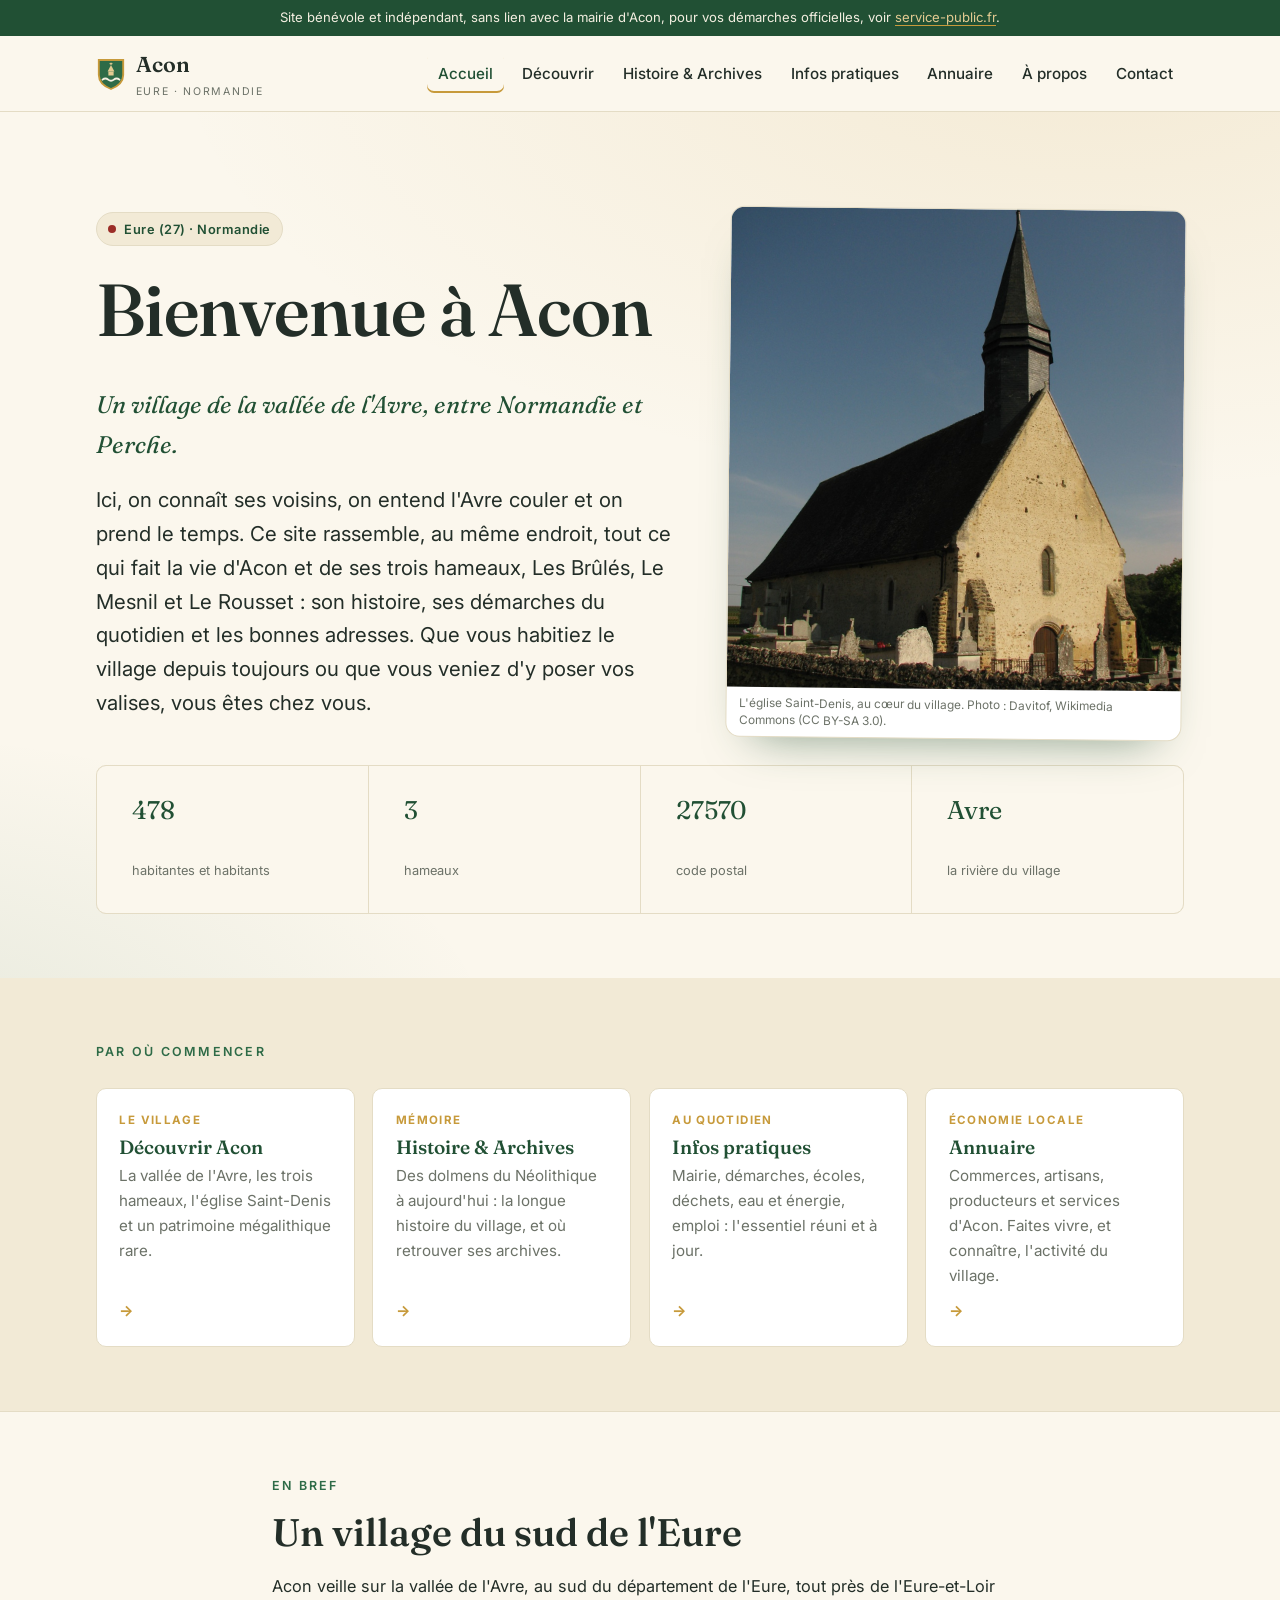
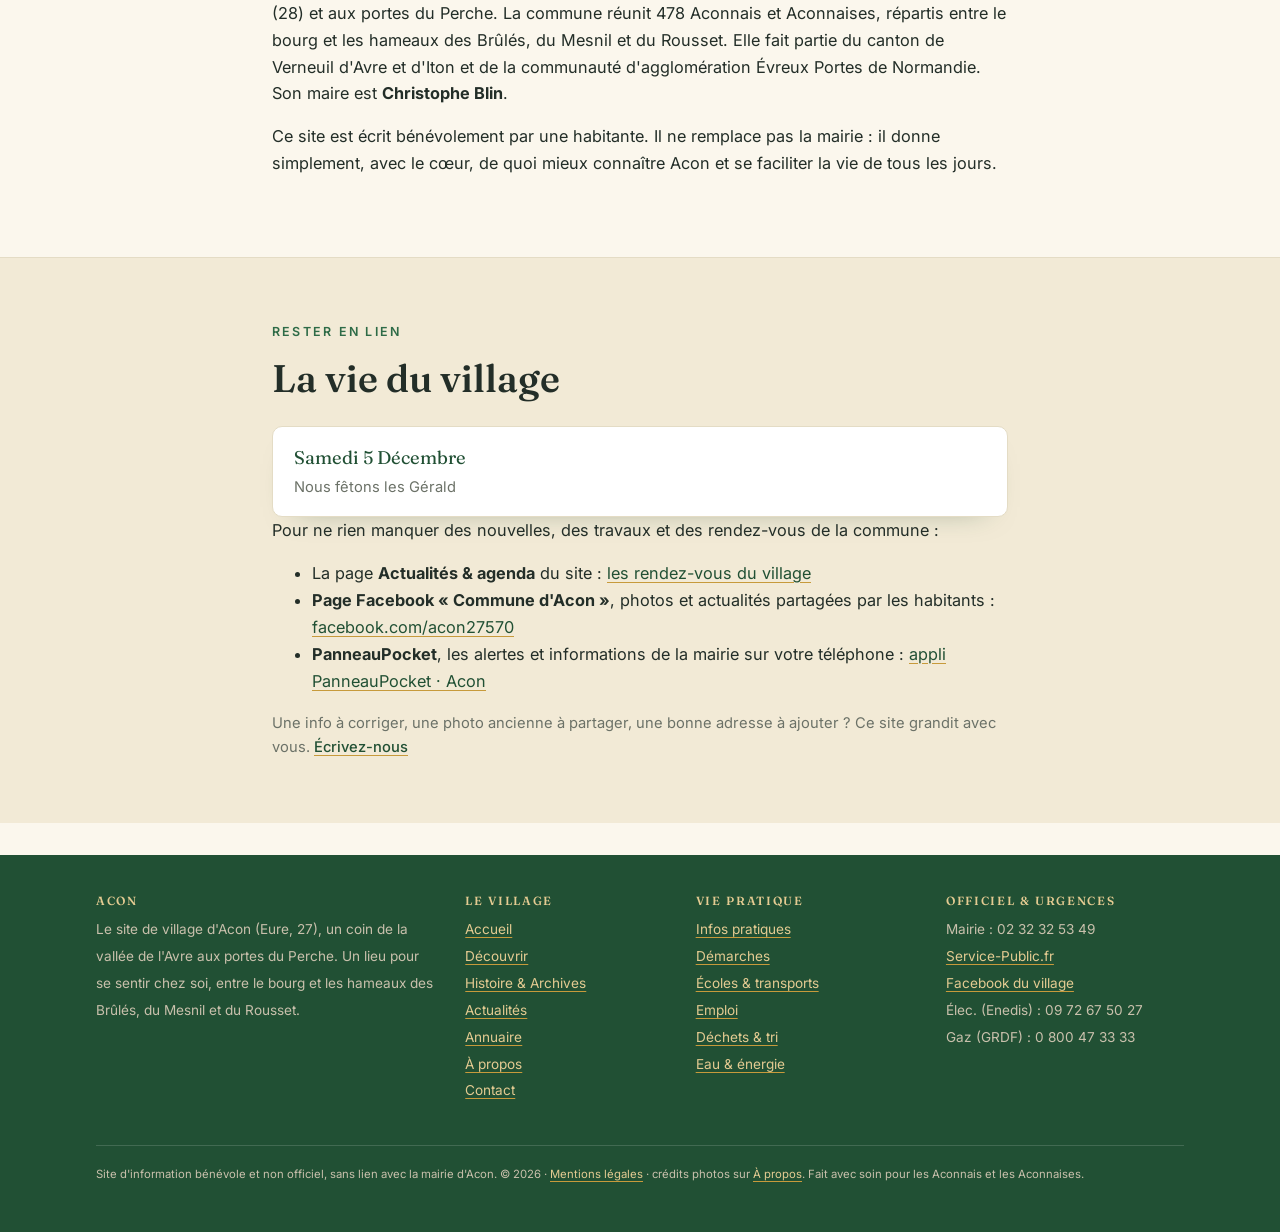
==== commit 5dcc9629: "Formulaire de contact activé (Formspree), bloc météo/éphéméride déplacé plus bas, horaires exacts de" ====
--- a/index.html
+++ b/index.html
@@ -55,16 +55,6 @@
           <div><div class="n">27570</div><div class="l">code postal</div></div>
           <div><div class="n">Avre</div><div class="l">la rivière du village</div></div>
         </div>
-        <div class="today" id="today">
-          <div>
-            <div class="jour">Aujourd'hui</div>
-            <div class="saint"></div>
-          </div>
-          <div class="meteo">
-            <span class="ico" aria-hidden="true">🌡️</span>
-            <span><span class="temp">…</span><br><span class="desc">Météo à Acon</span></span>
-          </div>
-        </div>
       </div>
     </section>
 
@@ -113,6 +103,16 @@
       <div class="wrap mesure">
         <p class="eyebrow">Rester en lien</p>
         <h2>La vie du village</h2>
+        <div class="today" id="today">
+          <div>
+            <div class="jour">Aujourd'hui</div>
+            <div class="saint"></div>
+          </div>
+          <div class="meteo">
+            <span class="ico" aria-hidden="true">🌡️</span>
+            <span><span class="temp">…</span><br><span class="desc">Météo à Acon</span></span>
+          </div>
+        </div>
         <p>Pour ne rien manquer des nouvelles, des travaux et des rendez-vous de la commune :</p>
         <ul>
           <li>La page <strong>Actualités &amp; agenda</strong> du site : <a href="actualites.html">les rendez-vous du village</a></li>
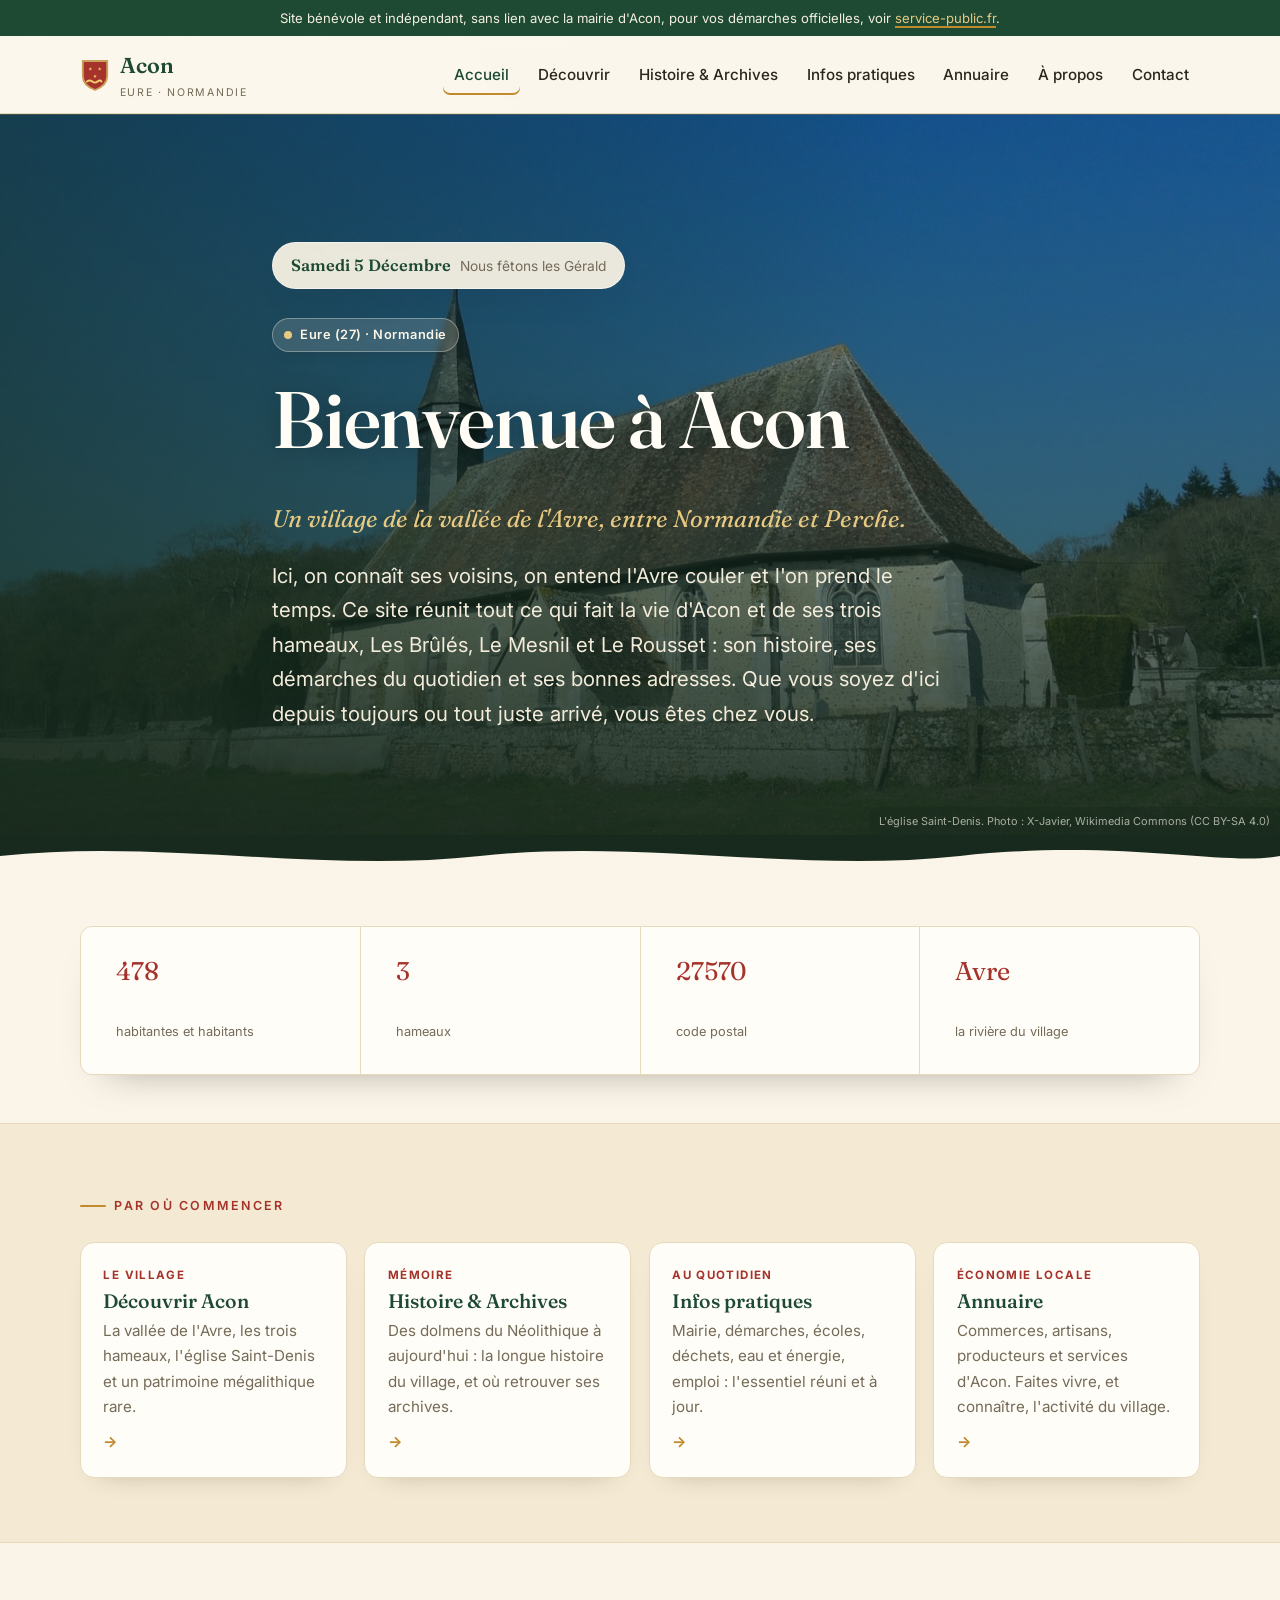
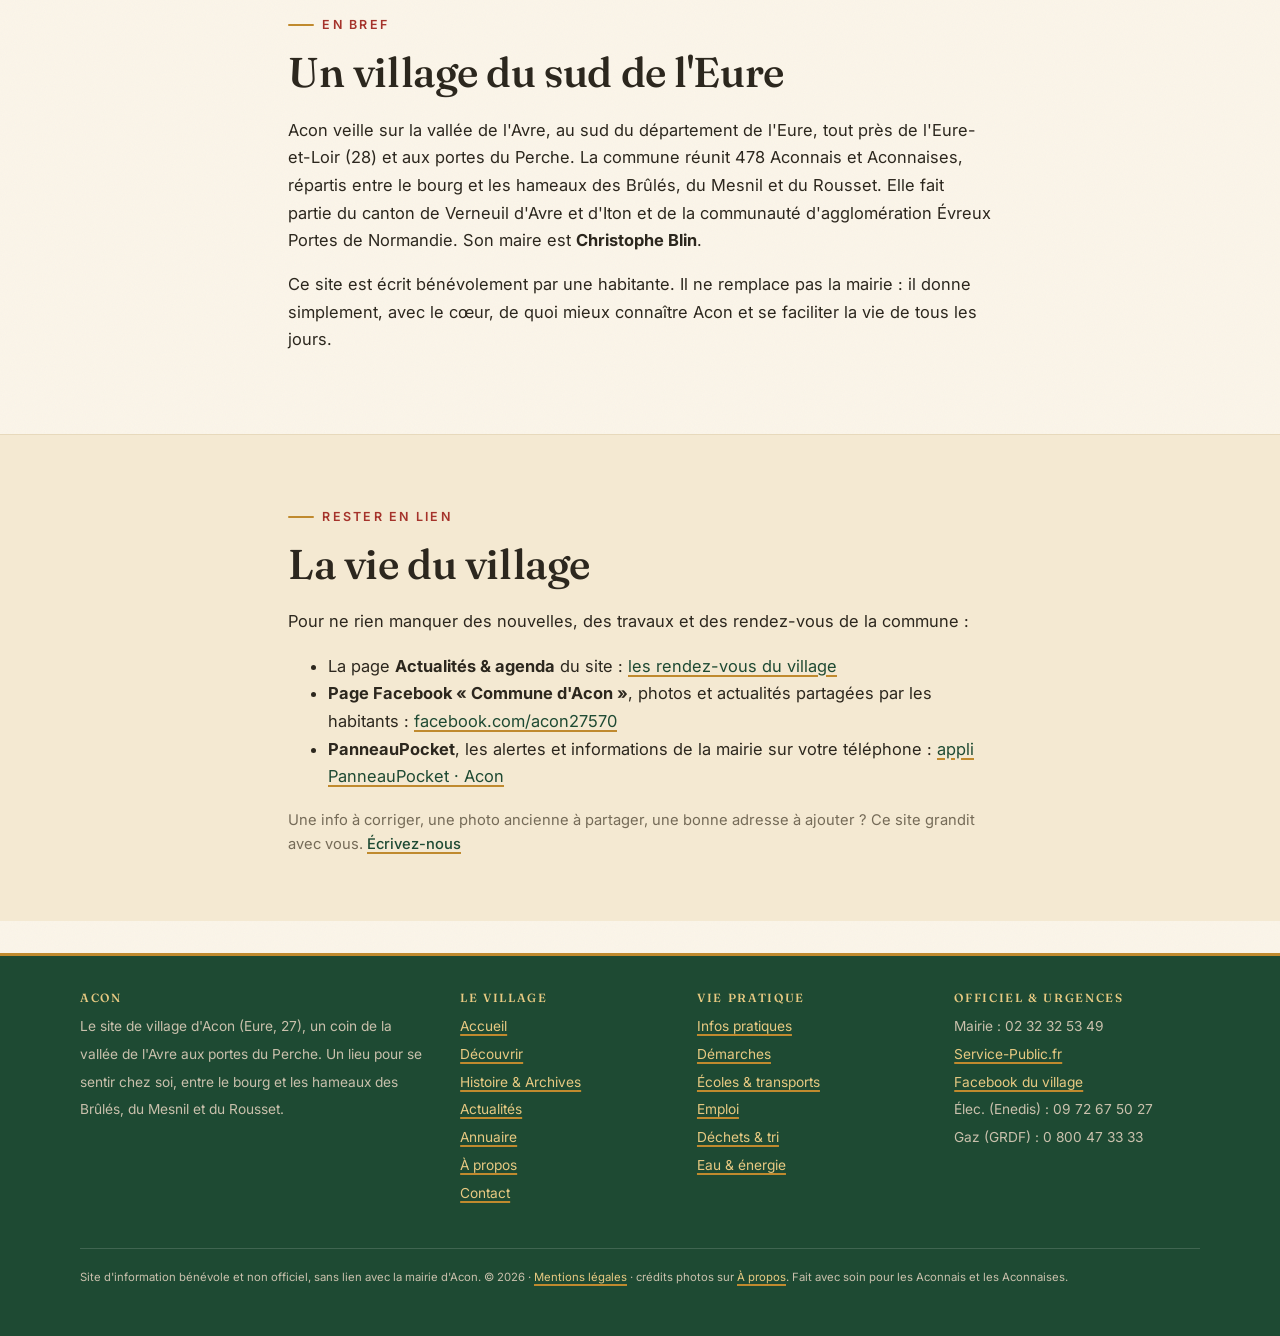
==== commit afeb0a63: "Refonte design chaleureuse : blason Normandie (rouge/or, 3 étoiles), héros immersif, almanach météo " ====
--- a/index.html
+++ b/index.html
@@ -18,7 +18,7 @@
   <header class="site-header">
     <div class="wrap bar">
       <a class="brand" href="index.html" aria-label="Accueil, Acon">
-        <svg class="crest" viewBox="0 0 32 36" aria-hidden="true"><path d="M3 3 H29 V19 C29 27 23.5 31 16 34 C8.5 31 3 27 3 19 Z" fill="#2E6B47" stroke="#C79A3B" stroke-width="2"/><g fill="#E4CB92"><rect x="15.3" y="6" width="1.4" height="2.2"/><rect x="14.4" y="6.5" width="3.2" height="1"/><path d="M16 8.4 L19.6 15.4 H12.4 Z"/><rect x="13.2" y="15.4" width="5.6" height="4.2"/></g><path d="M7 24 q3 -2.6 6 0 t6 0 t6 0" fill="none" stroke="#F4EFE1" stroke-width="2.1" stroke-linecap="round"/></svg>
+        <svg class="crest" viewBox="0 0 32 36" aria-hidden="true"><path d="M3 3 H29 V19 C29 27 23.5 31 16 34 C8.5 31 3 27 3 19 Z" fill="#A5332B" stroke="#CBA15A" stroke-width="2"/><g fill="#F1CE6E"><g transform="translate(11,11.6) scale(.82)"><path d="M0,-2.6 L0.59,-0.81 L2.47,-0.8 L0.95,0.31 L1.53,2.1 L0,1.04 L-1.53,2.1 L-0.95,0.31 L-2.47,-0.8 L-0.59,-0.81 Z"/></g><g transform="translate(21,11.6) scale(.82)"><path d="M0,-2.6 L0.59,-0.81 L2.47,-0.8 L0.95,0.31 L1.53,2.1 L0,1.04 L-1.53,2.1 L-0.95,0.31 L-2.47,-0.8 L-0.59,-0.81 Z"/></g><g transform="translate(16,19.4) scale(.82)"><path d="M0,-2.6 L0.59,-0.81 L2.47,-0.8 L0.95,0.31 L1.53,2.1 L0,1.04 L-1.53,2.1 L-0.95,0.31 L-2.47,-0.8 L-0.59,-0.81 Z"/></g></g><path d="M7.5 25 q2.8 -2.2 5.6 0 t5.6 0 t4.3 0" fill="none" stroke="#F1CE6E" stroke-width="2" stroke-linecap="round"/></svg>
         <span><b>Acon</b><small>Eure · Normandie</small></span>
       </a>
       <button class="nav-toggle" aria-expanded="false" aria-controls="nav">Menu</button>
@@ -35,19 +35,31 @@
   </header>
 
   <main id="contenu">
-    <section class="hero">
-      <div class="wrap hero-media">
-        <div>
-          <span class="badge"><span class="dot"></span> Eure (27) · Normandie</span>
-          <h1>Bienvenue à Acon</h1>
-          <p class="sub">Un village de la vallée de l'Avre, entre Normandie et Perche.</p>
-          <p class="lead">Ici, on connaît ses voisins, on entend l'Avre couler et on prend le temps. Ce site rassemble, au même endroit, tout ce qui fait la vie d'Acon et de ses trois hameaux, Les Brûlés, Le Mesnil et Le Rousset : son histoire, ses démarches du quotidien et les bonnes adresses. Que vous habitiez le village depuis toujours ou que vous veniez d'y poser vos valises, vous êtes chez vous.</p>
+    <section class="hero cover">
+      <div class="cover-bg" style="background-image:url('assets/photos/eglise-saint-denis-02.jpg')"></div>
+      <span class="cover-credit">L'église Saint-Denis. Photo : X-Javier, Wikimedia Commons (CC BY-SA 4.0)</span>
+      <div class="wrap cover-inner">
+        <div class="almanach" id="today">
+          <div class="al-jour">
+            <span class="jour">Aujourd'hui</span>
+            <span class="saint"></span>
+          </div>
+          <div class="meteo">
+            <span class="ico" aria-hidden="true">🌡️</span>
+            <span class="temp">…</span>
+            <span class="desc"></span>
+          </div>
         </div>
-        <figure class="hero-photo">
-          <img src="assets/photos/eglise-saint-denis-01.jpg" alt="L'église Saint-Denis d'Acon" loading="eager">
-          <figcaption>L'église Saint-Denis, au cœur du village. <span class="credit">Photo : Davitof, Wikimedia Commons (CC&nbsp;BY-SA&nbsp;3.0).</span></figcaption>
-        </figure>
+        <span class="badge light"><span class="dot"></span> Eure (27) · Normandie</span>
+        <h1>Bienvenue à Acon</h1>
+        <p class="sub">Un village de la vallée de l'Avre, entre Normandie et Perche.</p>
+        <p class="lead">Ici, on connaît ses voisins, on entend l'Avre couler et l'on prend le temps. Ce site réunit tout ce qui fait la vie d'Acon et de ses trois hameaux, Les Brûlés, Le Mesnil et Le Rousset : son histoire, ses démarches du quotidien et ses bonnes adresses. Que vous soyez d'ici depuis toujours ou tout juste arrivé, vous êtes chez vous.</p>
       </div>
+    </section>
+
+    <div class="wave-sep" aria-hidden="true"><svg viewBox="0 0 1200 40" preserveAspectRatio="none"><path d="M0,20 C150,4 300,36 450,20 C600,4 750,36 900,20 C1050,4 1150,30 1200,20 L1200,40 L0,40 Z"/></svg></div>
+
+    <section class="section band-facts">
       <div class="wrap">
         <div class="facts">
           <div><div class="n">478</div><div class="l">habitantes et habitants</div></div>
@@ -103,16 +115,6 @@
       <div class="wrap mesure">
         <p class="eyebrow">Rester en lien</p>
         <h2>La vie du village</h2>
-        <div class="today" id="today">
-          <div>
-            <div class="jour">Aujourd'hui</div>
-            <div class="saint"></div>
-          </div>
-          <div class="meteo">
-            <span class="ico" aria-hidden="true">🌡️</span>
-            <span><span class="temp">…</span><br><span class="desc">Météo à Acon</span></span>
-          </div>
-        </div>
         <p>Pour ne rien manquer des nouvelles, des travaux et des rendez-vous de la commune :</p>
         <ul>
           <li>La page <strong>Actualités &amp; agenda</strong> du site : <a href="actualites.html">les rendez-vous du village</a></li>
--- a/css/style.css
+++ b/css/style.css
@@ -5,27 +5,29 @@
    ========================================================= */
 
 :root {
-  /* Couleurs */
-  --vert-eure:   #2E6B47;  /* vert du département de l'Eure (nature) */
-  --vert-fonce:  #215034;
-  --or:          #C79A3B;  /* or héraldique de Normandie */
-  --or-clair:    #E4CB92;
-  --rouge:       #9B2D27;  /* rouge (gueules) de Normandie, à petites doses */
-  --parchemin:   #FBF7ED;  /* fond, esprit papier ancien */
-  --parchemin-2: #F2EAD6;
-  --encre:       #232E28;  /* texte */
-  --gris:        #6C7268;
-  --blanc:       #FFFFFF;
-  --ligne:       #E4DcC5;
+  /* Couleurs — Normandie (gueules & or) + Eure (vert) sur papier chaud */
+  --vert-eure:   #2F6A48;  /* vert de l'Eure (nature) */
+  --vert-fonce:  #1E4A33;
+  --or:          #C08A2E;  /* or héraldique */
+  --or-clair:    #E7C982;
+  --rouge:       #A5332B;  /* gueules de Normandie (accent chaleureux) */
+  --rouge-fonce: #7E241E;
+  --parchemin:   #FBF5E9;  /* fond, papier ancien réchauffé */
+  --parchemin-2: #F4E9D2;
+  --parchemin-3: #EFE1C4;
+  --encre:       #2C271E;  /* texte, brun chaud presque noir */
+  --gris:        #756B58;  /* gris chaud */
+  --blanc:       #FFFDF8;
+  --ligne:       #E7D9BC;
 
   /* Type */
   --display: "Fraunces", Georgia, "Times New Roman", serif;
   --corps:   "Inter", system-ui, -apple-system, Segoe UI, Roboto, sans-serif;
 
   /* Mesures */
-  --contenu: 68rem;
-  --texte:   46rem;
-  --radius:  10px;
+  --contenu: 70rem;
+  --texte:   44rem;
+  --radius:  12px;
 }
 
 /* ---------- Base ---------- */
@@ -41,16 +43,22 @@
   margin: 0;
   font-family: var(--corps);
   color: var(--encre);
-  background: var(--parchemin);
-  line-height: 1.65;
-  font-size: 1.02rem;
+  background-color: var(--parchemin);
+  /* Léger grain de papier + halos chauds pour donner de la matière */
+  background-image:
+    radial-gradient(120% 80% at 100% 0%, rgba(192,138,46,.07), transparent 55%),
+    radial-gradient(90% 70% at 0% 100%, rgba(47,106,72,.06), transparent 55%),
+    url("data:image/svg+xml,%3Csvg xmlns='http://www.w3.org/2000/svg' width='140' height='140'%3E%3Cfilter id='n'%3E%3CfeTurbulence type='fractalNoise' baseFrequency='0.9' numOctaves='2'/%3E%3C/filter%3E%3Crect width='100%25' height='100%25' filter='url(%23n)' opacity='0.035'/%3E%3C/svg%3E");
+  background-attachment: fixed, fixed, scroll;
+  line-height: 1.68;
+  font-size: 1.03rem;
   -webkit-font-smoothing: antialiased;
 }
 
-h1, h2, h3 { font-family: var(--display); font-weight: 560; line-height: 1.12; margin: 0 0 .5em; }
-h1 { font-size: clamp(2.6rem, 7vw, 4.6rem); letter-spacing: -.01em; }
-h2 { font-size: clamp(1.7rem, 3.4vw, 2.4rem); }
-h3 { font-size: 1.2rem; }
+h1, h2, h3 { font-family: var(--display); font-weight: 540; line-height: 1.1; margin: 0 0 .5em; }
+h1 { font-size: clamp(2.8rem, 7.4vw, 5rem); letter-spacing: -.015em; font-weight: 560; }
+h2 { font-size: clamp(1.8rem, 3.6vw, 2.6rem); letter-spacing: -.01em; }
+h3 { font-size: 1.22rem; }
 
 p { margin: 0 0 1rem; }
 a { color: var(--vert-fonce); text-decoration-color: var(--or); text-underline-offset: 3px; }
@@ -343,3 +351,109 @@
 #form-msg { margin-top: .6rem; font-weight: 500; }
 #form-msg.ok { color: var(--vert-eure); }
 #form-msg.err { color: var(--rouge); }
+
+/* =========================================================
+   Direction artistique — refonte chaleureuse (Normandie & Eure)
+   Ces règles, en fin de fichier, priment sur les précédentes.
+   ========================================================= */
+
+/* En-tête : un filet doré discret sous la barre */
+.site-header { border-bottom: 1px solid var(--ligne); box-shadow: 0 1px 0 rgba(192,138,46,.25); }
+.brand b { color: var(--vert-fonce); }
+
+/* Intertitres (eyebrow) avec un petit trait doré */
+.eyebrow { display: inline-flex; align-items: center; gap: .55rem; color: var(--rouge); }
+.eyebrow::before { content: ""; width: 1.6rem; height: 2px; background: var(--or); border-radius: 2px; }
+
+/* Titres de section : filet fin sous le h2 pour rythmer */
+.section > .wrap > h2, .section > .wrap.mesure > h2 { position: relative; }
+
+/* ---------- Héros immersif (accueil) ---------- */
+.hero.cover {
+  position: relative; isolation: isolate; overflow: hidden;
+  padding: clamp(4rem, 12vw, 8rem) 0 clamp(3rem, 7vw, 5.5rem);
+  background: none;
+}
+.cover-bg {
+  position: absolute; inset: 0; z-index: -2;
+  background-size: cover; background-position: center 38%;
+  transform: scale(1.03);
+}
+.hero.cover::after {
+  content: ""; position: absolute; inset: 0; z-index: -1;
+  background:
+    linear-gradient(180deg, rgba(20,44,30,.30) 0%, rgba(20,44,30,.62) 62%, rgba(23,40,28,.9) 100%),
+    linear-gradient(90deg, rgba(20,44,30,.55), transparent 70%);
+}
+.cover-inner { position: relative; color: #FCF6E7; max-width: 46rem; }
+.cover-inner h1 { color: #FFFDF6; text-shadow: 0 2px 24px rgba(0,0,0,.28); }
+.cover-inner .sub { color: var(--or-clair); font-style: italic; }
+.cover-inner .lead { color: #F3ECDB; max-width: 42rem; }
+.cover-credit {
+  position: absolute; right: 0; bottom: 0; z-index: 0;
+  font-size: .68rem; color: rgba(255,253,244,.62);
+  background: rgba(23,40,28,.4); padding: .3rem .6rem; border-radius: 8px 0 0 0;
+  max-width: 60%; text-align: right;
+}
+.badge.light { background: rgba(252,246,231,.14); border-color: rgba(252,246,231,.35); color: #FCF6E7; backdrop-filter: blur(3px); }
+.badge.light .dot { background: var(--or-clair); }
+
+/* ---------- Almanach : date · saint · météo, tout en haut ---------- */
+.almanach {
+  display: flex; align-items: center; justify-content: space-between; gap: 1rem 1.4rem; flex-wrap: wrap;
+  background: rgba(252,246,231,.92); color: var(--encre);
+  border: 1px solid rgba(255,255,255,.5); border-radius: 999px;
+  padding: .55rem 1.1rem; margin-bottom: 1.8rem;
+  box-shadow: 0 16px 34px -22px rgba(0,0,0,.5); backdrop-filter: blur(4px);
+  width: fit-content; max-width: 100%;
+}
+.almanach .al-jour { display: flex; align-items: baseline; gap: .6rem; flex-wrap: wrap; }
+.almanach .jour { font-family: var(--display); font-weight: 600; color: var(--vert-fonce); text-transform: capitalize; font-size: 1.02rem; }
+.almanach .saint { color: var(--gris); font-size: .86rem; }
+.almanach .meteo { display: inline-flex; align-items: center; gap: .4rem; padding-left: 1rem; border-left: 1px solid var(--ligne); }
+.almanach .meteo .ico { font-size: 1.25rem; }
+.almanach .meteo .temp { font-family: var(--display); font-weight: 600; color: var(--rouge); font-size: 1.05rem; }
+.almanach .meteo .desc { font-size: .82rem; color: var(--gris); }
+@media (max-width: 460px) { .almanach { border-radius: 16px; } .almanach .meteo { border-left: 0; padding-left: 0; } }
+
+/* ---------- Séparateur en vague (l'Avre) ---------- */
+.wave-sep { line-height: 0; margin-top: -1px; background: #182a1d; }
+.wave-sep svg { display: block; width: 100%; height: clamp(24px, 4.5vw, 44px); }
+.wave-sep path { fill: var(--parchemin); }
+.wave-sep + .band-facts { background: var(--parchemin); }
+
+/* Bandeau des faits, réchauffé */
+.band-facts { padding: 1.4rem 0 clamp(2rem, 4vw, 3rem); }
+.facts { box-shadow: 0 20px 40px -30px rgba(44,39,30,.55); }
+.facts div { background: var(--blanc); }
+.facts .n { color: var(--rouge); }
+
+/* ---------- Cartes : plus chaleureuses, filet doré au survol ---------- */
+.card { border-radius: 14px; box-shadow: 0 12px 26px -22px rgba(44,39,30,.45); position: relative; overflow: hidden; }
+.card::before { content: ""; position: absolute; left: 0; top: 0; height: 3px; width: 100%; background: linear-gradient(90deg, var(--or), var(--rouge)); transform: scaleX(0); transform-origin: left; transition: transform .25s ease; }
+a.card:hover::before { transform: scaleX(1); }
+.card .tag { color: var(--rouge); }
+
+/* Badges/hero classiques (autres pages) réchauffés */
+.hero:not(.cover) { background:
+  radial-gradient(130% 90% at 90% -10%, rgba(192,138,46,.12), transparent 60%),
+  radial-gradient(90% 70% at -10% 120%, rgba(47,106,72,.10), transparent 55%); }
+
+/* Callouts & résultats : liseré doré */
+.callout { border-left-color: var(--rouge); }
+.result { border-left-color: var(--or); }
+
+/* Boutons pleins, chaleureux */
+.btn, .contact-mail, .form-contact button { box-shadow: 0 10px 22px -14px rgba(126,36,30,.6); }
+
+/* Signature manuscrite (À propos) */
+.signature { font-family: var(--display); font-style: italic; font-weight: 500; font-size: 1.6rem; color: var(--rouge); margin: 1.4rem 0 .4rem; }
+
+/* Liens plus présents */
+a { text-decoration-thickness: 1.5px; }
+
+/* Titres de héros classiques : un filet doré au-dessus de l'eyebrow badge */
+.hero .badge { box-shadow: 0 6px 16px -12px rgba(44,39,30,.5); }
+
+/* Pied de page : un liseré doré en haut */
+.site-footer { box-shadow: inset 0 3px 0 var(--or); }
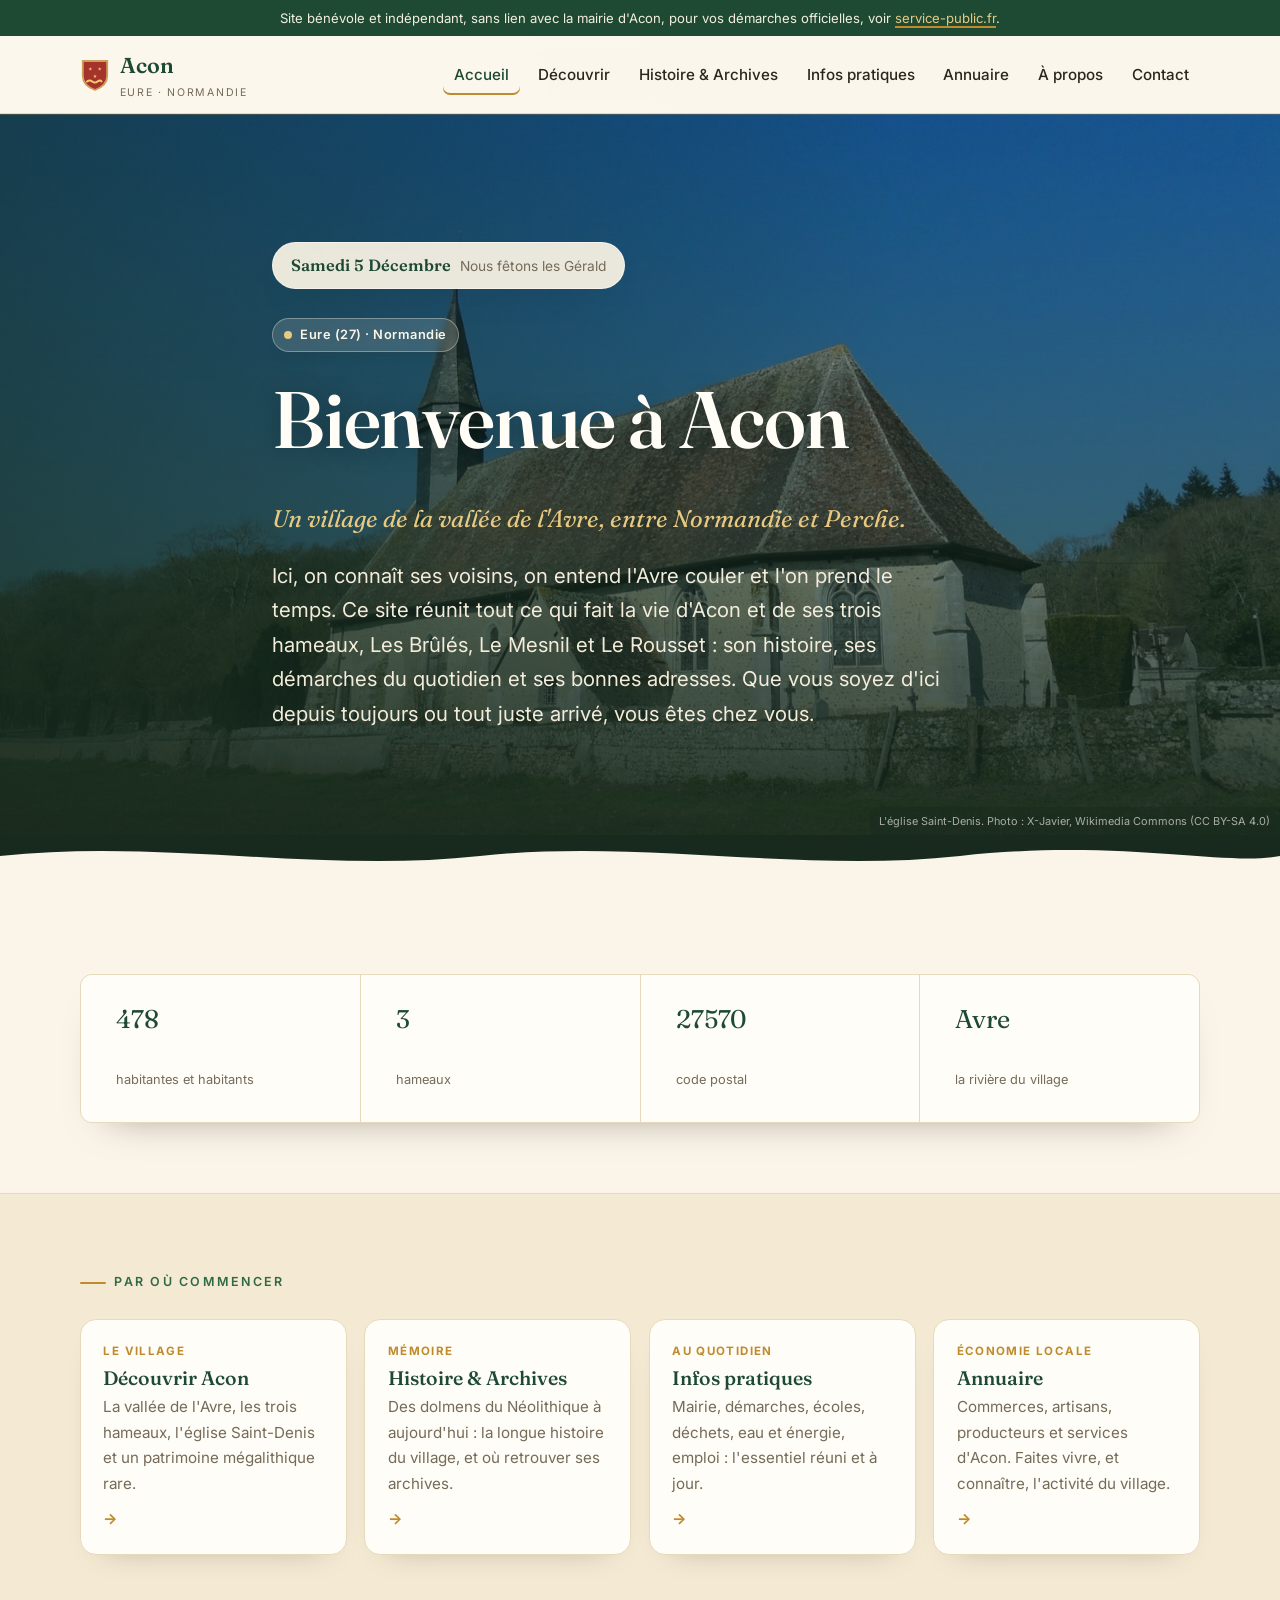
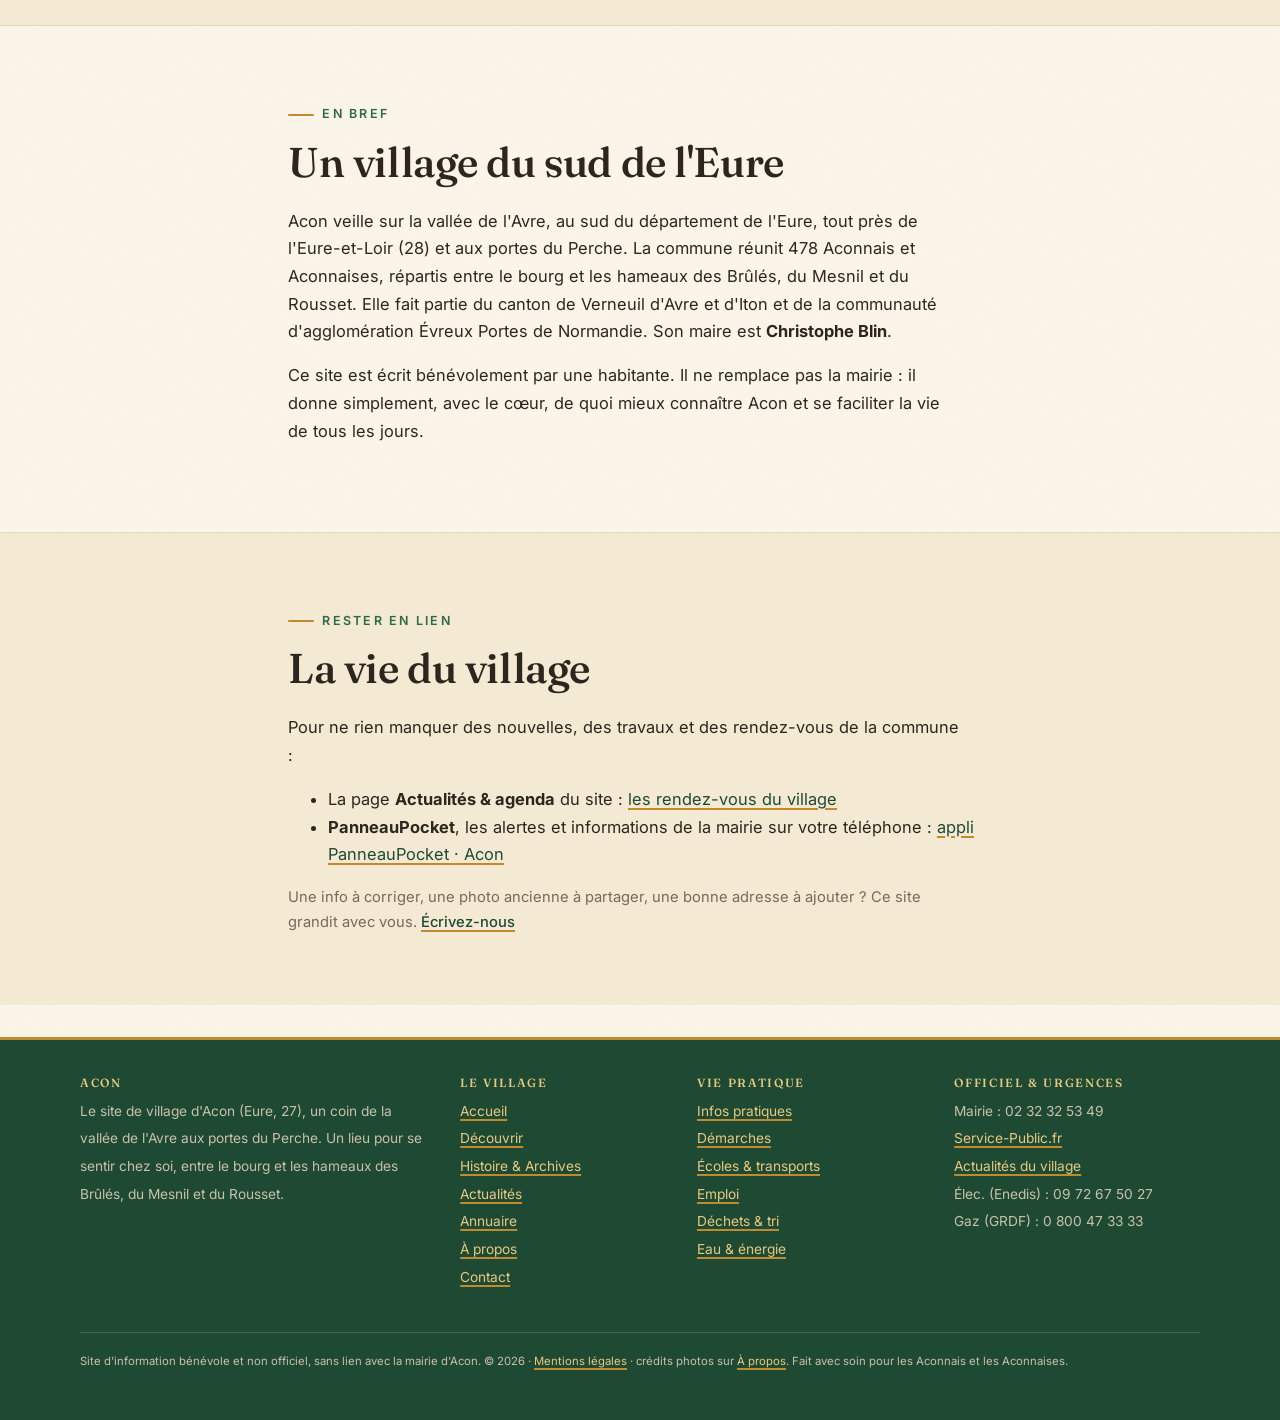
==== commit 256abb04: "Palette resserrée et cohérente (vert/or/crème, rouge réservé au blason et aux urgences), finitions c" ====
--- a/index.html
+++ b/index.html
@@ -118,7 +118,6 @@
         <p>Pour ne rien manquer des nouvelles, des travaux et des rendez-vous de la commune :</p>
         <ul>
           <li>La page <strong>Actualités &amp; agenda</strong> du site : <a href="actualites.html">les rendez-vous du village</a></li>
-          <li><strong>Page Facebook « Commune d'Acon »</strong>, photos et actualités partagées par les habitants : <a href="https://www.facebook.com/acon27570/">facebook.com/acon27570</a></li>
           <li><strong>PanneauPocket</strong>, les alertes et informations de la mairie sur votre téléphone : <a href="https://app.panneaupocket.com/ville/970037196-acon-27570">appli PanneauPocket · Acon</a></li>
         </ul>
         <p class="invite">Une info à corriger, une photo ancienne à partager, une bonne adresse à ajouter ? Ce site grandit avec vous. <a href="contact.html">Écrivez-nous</a></p>
@@ -161,7 +160,7 @@
           <p><small>
             Mairie : 02 32 32 53 49<br>
             <a href="https://www.service-public.fr">Service-Public.fr</a><br>
-            <a href="https://www.facebook.com/acon27570/">Facebook du village</a><br>
+            <a href="actualites.html">Actualités du village</a><br>
             Élec. (Enedis) : 09 72 67 50 27<br>
             Gaz (GRDF) : 0 800 47 33 33
           </small></p>
--- a/css/style.css
+++ b/css/style.css
@@ -48,7 +48,7 @@
   background-image:
     radial-gradient(120% 80% at 100% 0%, rgba(192,138,46,.07), transparent 55%),
     radial-gradient(90% 70% at 0% 100%, rgba(47,106,72,.06), transparent 55%),
-    url("data:image/svg+xml,%3Csvg xmlns='http://www.w3.org/2000/svg' width='140' height='140'%3E%3Cfilter id='n'%3E%3CfeTurbulence type='fractalNoise' baseFrequency='0.9' numOctaves='2'/%3E%3C/filter%3E%3Crect width='100%25' height='100%25' filter='url(%23n)' opacity='0.035'/%3E%3C/svg%3E");
+    url("data:image/svg+xml,%3Csvg xmlns='http://www.w3.org/2000/svg' width='160' height='160'%3E%3Cfilter id='n'%3E%3CfeTurbulence type='fractalNoise' baseFrequency='0.85' numOctaves='2'/%3E%3C/filter%3E%3Crect width='100%25' height='100%25' filter='url(%23n)' opacity='0.02'/%3E%3C/svg%3E");
   background-attachment: fixed, fixed, scroll;
   line-height: 1.68;
   font-size: 1.03rem;
@@ -62,7 +62,7 @@
 
 p { margin: 0 0 1rem; }
 a { color: var(--vert-fonce); text-decoration-color: var(--or); text-underline-offset: 3px; }
-a:hover { color: var(--rouge); }
+a:hover { color: var(--or); }
 
 img { max-width: 100%; display: block; }
 
@@ -142,7 +142,7 @@
   color: var(--vert-fonce); font-weight: 600; font-size: .8rem; letter-spacing: .04em;
   padding: .35rem .7rem; border-radius: 999px; margin-bottom: 1.4rem;
 }
-.hero .badge .dot { width: 8px; height: 8px; border-radius: 50%; background: var(--rouge); }
+.hero .badge .dot { width: 8px; height: 8px; border-radius: 50%; background: var(--or); }
 .hero .lead { font-size: clamp(1.05rem, 2.2vw, 1.28rem); color: var(--encre); max-width: 40rem; }
 .hero .sub { font-family: var(--display); font-style: italic; color: var(--vert-fonce); font-size: clamp(1.15rem,2.4vw,1.5rem); margin: -.2rem 0 1.2rem; }
 
@@ -213,7 +213,7 @@
   content: ""; position: absolute; left: -7px; top: .35rem;
   width: 12px; height: 12px; border-radius: 50%; background: var(--vert-eure); border: 2px solid var(--parchemin);
 }
-.timeline .an { font-family: var(--display); font-size: 1.15rem; color: var(--rouge); font-weight: 600; }
+.timeline .an { font-family: var(--display); font-size: 1.15rem; color: var(--vert-fonce); font-weight: 600; }
 .timeline p { margin: .1rem 0 0; color: var(--encre); }
 
 /* ---------- Pied de page ---------- */
@@ -362,7 +362,7 @@
 .brand b { color: var(--vert-fonce); }
 
 /* Intertitres (eyebrow) avec un petit trait doré */
-.eyebrow { display: inline-flex; align-items: center; gap: .55rem; color: var(--rouge); }
+.eyebrow { display: inline-flex; align-items: center; gap: .55rem; color: var(--vert-eure); }
 .eyebrow::before { content: ""; width: 1.6rem; height: 2px; background: var(--or); border-radius: 2px; }
 
 /* Titres de section : filet fin sous le h2 pour rythmer */
@@ -412,7 +412,7 @@
 .almanach .saint { color: var(--gris); font-size: .86rem; }
 .almanach .meteo { display: inline-flex; align-items: center; gap: .4rem; padding-left: 1rem; border-left: 1px solid var(--ligne); }
 .almanach .meteo .ico { font-size: 1.25rem; }
-.almanach .meteo .temp { font-family: var(--display); font-weight: 600; color: var(--rouge); font-size: 1.05rem; }
+.almanach .meteo .temp { font-family: var(--display); font-weight: 600; color: var(--vert-fonce); font-size: 1.05rem; }
 .almanach .meteo .desc { font-size: .82rem; color: var(--gris); }
 @media (max-width: 460px) { .almanach { border-radius: 16px; } .almanach .meteo { border-left: 0; padding-left: 0; } }
 
@@ -426,13 +426,13 @@
 .band-facts { padding: 1.4rem 0 clamp(2rem, 4vw, 3rem); }
 .facts { box-shadow: 0 20px 40px -30px rgba(44,39,30,.55); }
 .facts div { background: var(--blanc); }
-.facts .n { color: var(--rouge); }
-
-/* ---------- Cartes : plus chaleureuses, filet doré au survol ---------- */
-.card { border-radius: 14px; box-shadow: 0 12px 26px -22px rgba(44,39,30,.45); position: relative; overflow: hidden; }
-.card::before { content: ""; position: absolute; left: 0; top: 0; height: 3px; width: 100%; background: linear-gradient(90deg, var(--or), var(--rouge)); transform: scaleX(0); transform-origin: left; transition: transform .25s ease; }
+.facts .n { color: var(--vert-fonce); }
+
+/* ---------- Cartes : filet doré au survol ---------- */
+.card { border-radius: 16px; box-shadow: 0 14px 30px -24px rgba(44,39,30,.4); position: relative; overflow: hidden; }
+.card::before { content: ""; position: absolute; left: 0; top: 0; height: 3px; width: 100%; background: linear-gradient(90deg, var(--or), var(--vert-eure)); transform: scaleX(0); transform-origin: left; transition: transform .25s ease; }
 a.card:hover::before { transform: scaleX(1); }
-.card .tag { color: var(--rouge); }
+.card .tag { color: var(--or); }
 
 /* Badges/hero classiques (autres pages) réchauffés */
 .hero:not(.cover) { background:
@@ -440,14 +440,14 @@
   radial-gradient(90% 70% at -10% 120%, rgba(47,106,72,.10), transparent 55%); }
 
 /* Callouts & résultats : liseré doré */
-.callout { border-left-color: var(--rouge); }
+.callout { border-left-color: var(--or); }
 .result { border-left-color: var(--or); }
 
-/* Boutons pleins, chaleureux */
-.btn, .contact-mail, .form-contact button { box-shadow: 0 10px 22px -14px rgba(126,36,30,.6); }
+/* Boutons pleins */
+.btn, .contact-mail, .form-contact button { box-shadow: 0 10px 22px -14px rgba(30,74,51,.6); }
 
 /* Signature manuscrite (À propos) */
-.signature { font-family: var(--display); font-style: italic; font-weight: 500; font-size: 1.6rem; color: var(--rouge); margin: 1.4rem 0 .4rem; }
+.signature { font-family: var(--display); font-style: italic; font-weight: 500; font-size: 1.7rem; color: var(--vert-fonce); margin: 1.4rem 0 .4rem; }
 
 /* Liens plus présents */
 a { text-decoration-thickness: 1.5px; }
@@ -457,3 +457,16 @@
 
 /* Pied de page : un liseré doré en haut */
 .site-footer { box-shadow: inset 0 3px 0 var(--or); }
+
+/* ---------- Finitions contemporaines ---------- */
+.section { padding: clamp(2.8rem, 5.5vw, 4.6rem) 0; }
+.hero:not(.cover) { padding-bottom: clamp(2rem, 4vw, 3rem); }
+.badge { font-weight: 600; letter-spacing: .02em; }
+.btn, .contact-mail { letter-spacing: .01em; }
+.card, .contact-card, figure.photo, .today, .result, .calendrier a { transition: transform .2s ease, box-shadow .2s ease; }
+a.card:hover, .contact-card:hover { transform: translateY(-3px); }
+.nav a { transition: background .15s ease, color .15s ease; }
+/* Rythme de lecture un peu plus aéré */
+.section .mesure p { max-width: 42rem; }
+/* Filet fin sous les grands titres de section pour structurer */
+.section h2 { padding-bottom: .1rem; }
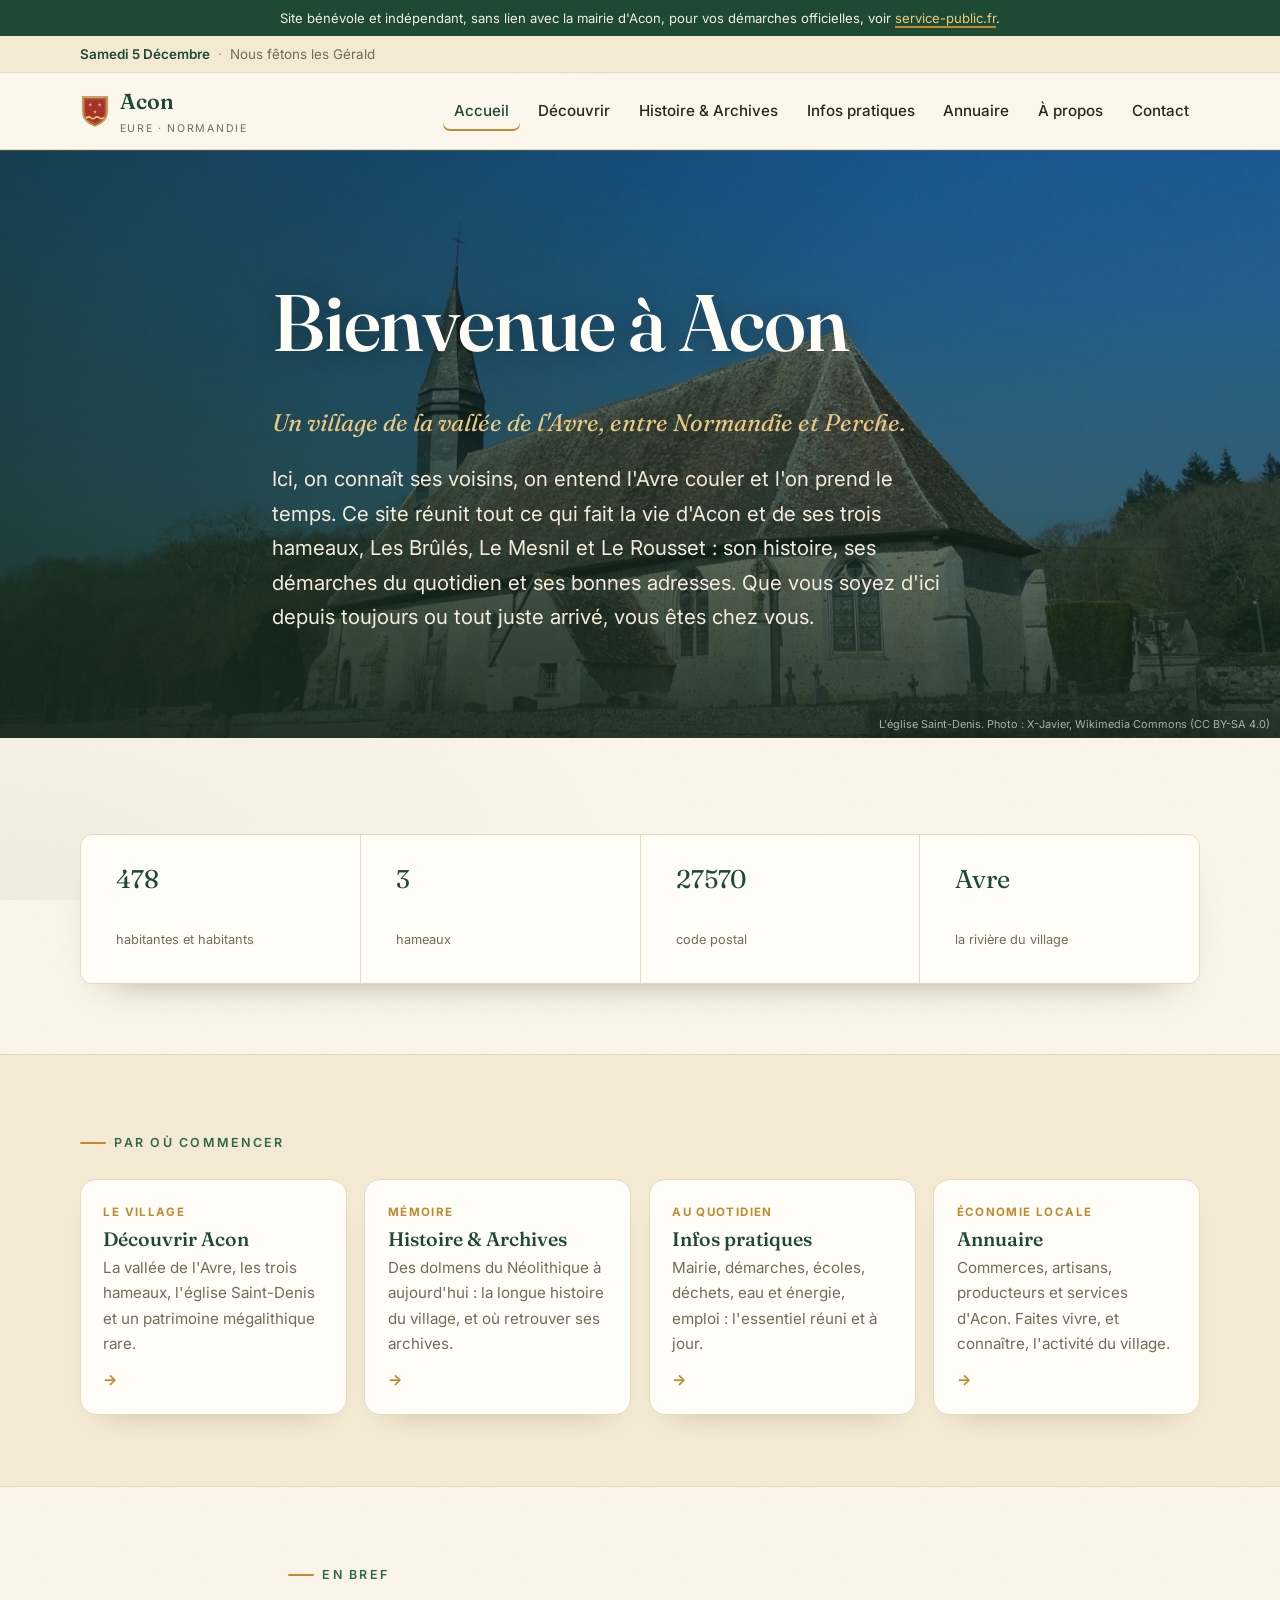
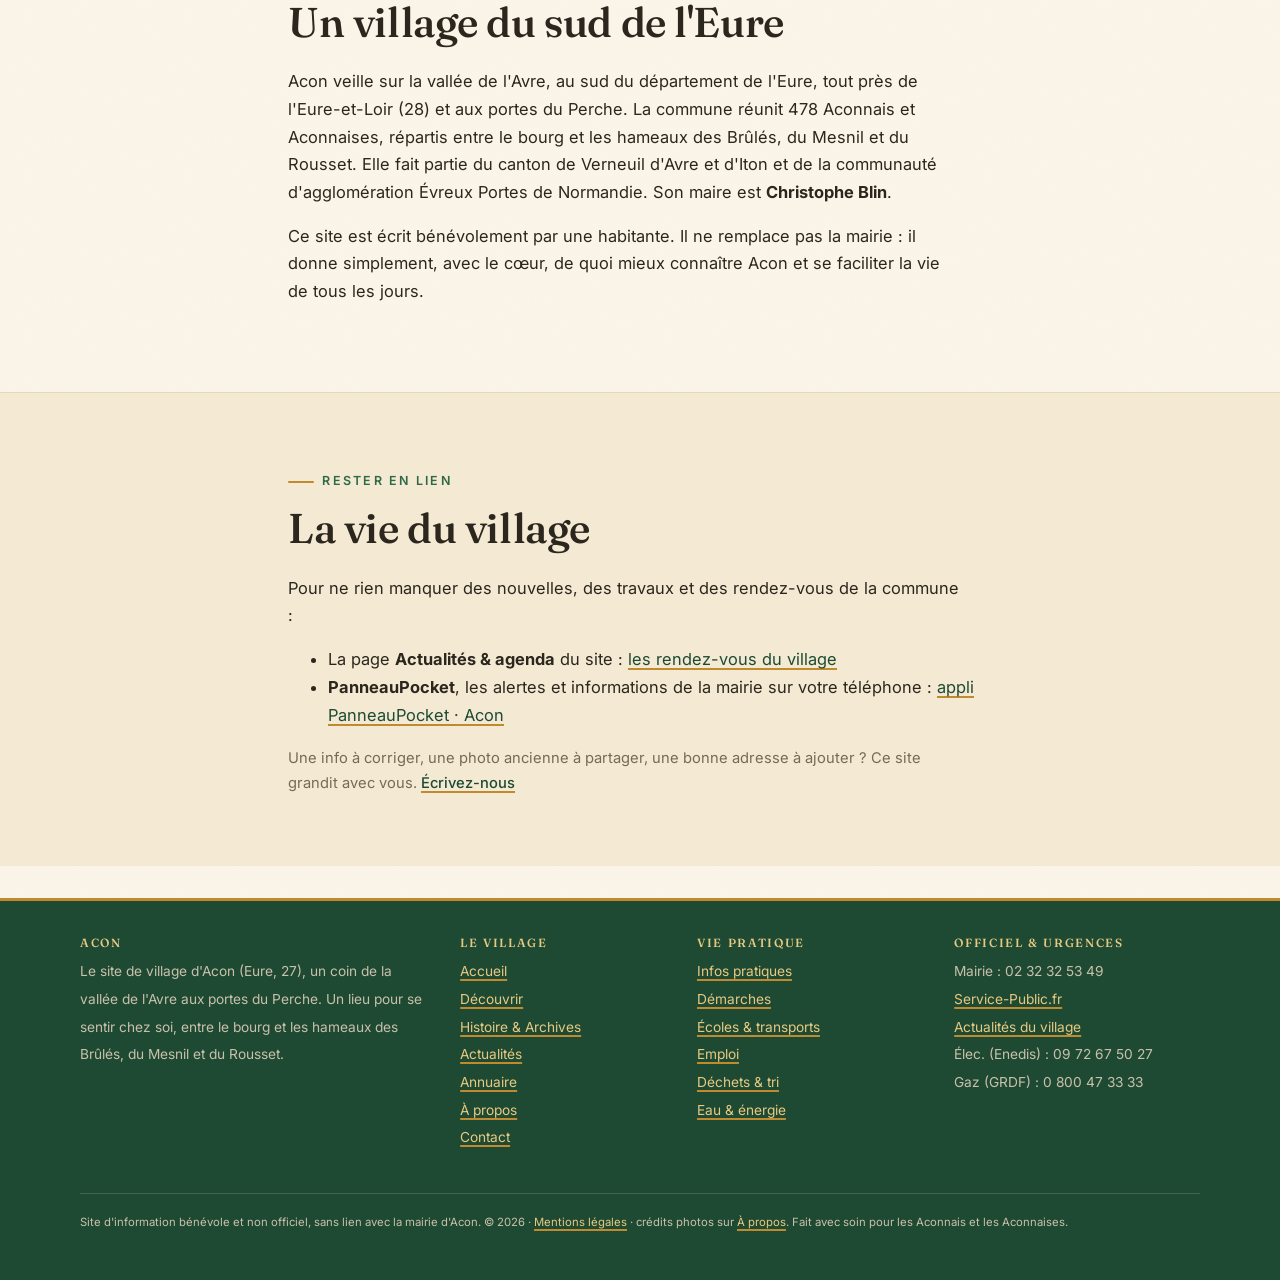
==== commit c9a16411: "Blason retravaillé (double filet, rivière centrée symétrique), météo en bande fine en haut (plus de " ====
--- a/index.html
+++ b/index.html
@@ -15,10 +15,17 @@
   <a class="skip" href="#contenu">Aller au contenu</a>
   <div class="notice">Site bénévole et indépendant, sans lien avec la mairie d'Acon, pour vos démarches officielles, voir <a href="https://www.service-public.fr">service-public.fr</a>.</div>
 
+  <div class="almanach-band" id="today">
+    <div class="wrap alm-inner">
+      <div class="alm-date"><span class="jour">Aujourd'hui</span><span class="saint"></span></div>
+      <div class="meteo"><span class="ico" aria-hidden="true"></span><span class="temp"></span><span class="desc"></span></div>
+    </div>
+  </div>
+
   <header class="site-header">
     <div class="wrap bar">
       <a class="brand" href="index.html" aria-label="Accueil, Acon">
-        <svg class="crest" viewBox="0 0 32 36" aria-hidden="true"><path d="M3 3 H29 V19 C29 27 23.5 31 16 34 C8.5 31 3 27 3 19 Z" fill="#A5332B" stroke="#CBA15A" stroke-width="2"/><g fill="#F1CE6E"><g transform="translate(11,11.6) scale(.82)"><path d="M0,-2.6 L0.59,-0.81 L2.47,-0.8 L0.95,0.31 L1.53,2.1 L0,1.04 L-1.53,2.1 L-0.95,0.31 L-2.47,-0.8 L-0.59,-0.81 Z"/></g><g transform="translate(21,11.6) scale(.82)"><path d="M0,-2.6 L0.59,-0.81 L2.47,-0.8 L0.95,0.31 L1.53,2.1 L0,1.04 L-1.53,2.1 L-0.95,0.31 L-2.47,-0.8 L-0.59,-0.81 Z"/></g><g transform="translate(16,19.4) scale(.82)"><path d="M0,-2.6 L0.59,-0.81 L2.47,-0.8 L0.95,0.31 L1.53,2.1 L0,1.04 L-1.53,2.1 L-0.95,0.31 L-2.47,-0.8 L-0.59,-0.81 Z"/></g></g><path d="M7.5 25 q2.8 -2.2 5.6 0 t5.6 0 t4.3 0" fill="none" stroke="#F1CE6E" stroke-width="2" stroke-linecap="round"/></svg>
+        <svg class="crest" viewBox="0 0 32 36" aria-hidden="true"><path d="M3 3 H29 V19 C29 27 23.5 31 16 34 C8.5 31 3 27 3 19 Z" fill="#A5332B" stroke="#C9A15A" stroke-width="2"/><path d="M5 5 H27 V18.6 C27 25.3 22.3 28.8 16 31.5 C9.7 28.8 5 25.3 5 18.6 Z" fill="none" stroke="#E7C982" stroke-width=".7" opacity=".6"/><g fill="#F1CE6E"><g transform="translate(11,11.4) scale(.8)"><path d="M0,-2.6 L0.59,-0.81 L2.47,-0.8 L0.95,0.31 L1.53,2.1 L0,1.04 L-1.53,2.1 L-0.95,0.31 L-2.47,-0.8 L-0.59,-0.81 Z"/></g><g transform="translate(21,11.4) scale(.8)"><path d="M0,-2.6 L0.59,-0.81 L2.47,-0.8 L0.95,0.31 L1.53,2.1 L0,1.04 L-1.53,2.1 L-0.95,0.31 L-2.47,-0.8 L-0.59,-0.81 Z"/></g><g transform="translate(16,18.9) scale(.8)"><path d="M0,-2.6 L0.59,-0.81 L2.47,-0.8 L0.95,0.31 L1.53,2.1 L0,1.04 L-1.53,2.1 L-0.95,0.31 L-2.47,-0.8 L-0.59,-0.81 Z"/></g></g><path d="M7 25.2 q2.25 -2 4.5 0 t4.5 0 t4.5 0 t4.5 0" fill="none" stroke="#F1CE6E" stroke-width="1.7" stroke-linecap="round"/></svg>
         <span><b>Acon</b><small>Eure · Normandie</small></span>
       </a>
       <button class="nav-toggle" aria-expanded="false" aria-controls="nav">Menu</button>
@@ -39,25 +46,11 @@
       <div class="cover-bg" style="background-image:url('assets/photos/eglise-saint-denis-02.jpg')"></div>
       <span class="cover-credit">L'église Saint-Denis. Photo : X-Javier, Wikimedia Commons (CC BY-SA 4.0)</span>
       <div class="wrap cover-inner">
-        <div class="almanach" id="today">
-          <div class="al-jour">
-            <span class="jour">Aujourd'hui</span>
-            <span class="saint"></span>
-          </div>
-          <div class="meteo">
-            <span class="ico" aria-hidden="true">🌡️</span>
-            <span class="temp">…</span>
-            <span class="desc"></span>
-          </div>
-        </div>
-        <span class="badge light"><span class="dot"></span> Eure (27) · Normandie</span>
         <h1>Bienvenue à Acon</h1>
         <p class="sub">Un village de la vallée de l'Avre, entre Normandie et Perche.</p>
         <p class="lead">Ici, on connaît ses voisins, on entend l'Avre couler et l'on prend le temps. Ce site réunit tout ce qui fait la vie d'Acon et de ses trois hameaux, Les Brûlés, Le Mesnil et Le Rousset : son histoire, ses démarches du quotidien et ses bonnes adresses. Que vous soyez d'ici depuis toujours ou tout juste arrivé, vous êtes chez vous.</p>
       </div>
     </section>
-
-    <div class="wave-sep" aria-hidden="true"><svg viewBox="0 0 1200 40" preserveAspectRatio="none"><path d="M0,20 C150,4 300,36 450,20 C600,4 750,36 900,20 C1050,4 1150,30 1200,20 L1200,40 L0,40 Z"/></svg></div>
 
     <section class="section band-facts">
       <div class="wrap">
--- a/css/style.css
+++ b/css/style.css
@@ -372,10 +372,11 @@
 .hero.cover {
   position: relative; isolation: isolate; overflow: hidden;
   padding: clamp(4rem, 12vw, 8rem) 0 clamp(3rem, 7vw, 5.5rem);
-  background: none;
+  background: #1E4A33;  /* fond de secours si l'image ne charge pas */
 }
 .cover-bg {
   position: absolute; inset: 0; z-index: -2;
+  background-color: #1E4A33;
   background-size: cover; background-position: center 38%;
   transform: scale(1.03);
 }
@@ -398,23 +399,23 @@
 .badge.light { background: rgba(252,246,231,.14); border-color: rgba(252,246,231,.35); color: #FCF6E7; backdrop-filter: blur(3px); }
 .badge.light .dot { background: var(--or-clair); }
 
-/* ---------- Almanach : date · saint · météo, tout en haut ---------- */
-.almanach {
-  display: flex; align-items: center; justify-content: space-between; gap: 1rem 1.4rem; flex-wrap: wrap;
-  background: rgba(252,246,231,.92); color: var(--encre);
-  border: 1px solid rgba(255,255,255,.5); border-radius: 999px;
-  padding: .55rem 1.1rem; margin-bottom: 1.8rem;
-  box-shadow: 0 16px 34px -22px rgba(0,0,0,.5); backdrop-filter: blur(4px);
-  width: fit-content; max-width: 100%;
-}
-.almanach .al-jour { display: flex; align-items: baseline; gap: .6rem; flex-wrap: wrap; }
-.almanach .jour { font-family: var(--display); font-weight: 600; color: var(--vert-fonce); text-transform: capitalize; font-size: 1.02rem; }
-.almanach .saint { color: var(--gris); font-size: .86rem; }
-.almanach .meteo { display: inline-flex; align-items: center; gap: .4rem; padding-left: 1rem; border-left: 1px solid var(--ligne); }
-.almanach .meteo .ico { font-size: 1.25rem; }
-.almanach .meteo .temp { font-family: var(--display); font-weight: 600; color: var(--vert-fonce); font-size: 1.05rem; }
-.almanach .meteo .desc { font-size: .82rem; color: var(--gris); }
-@media (max-width: 460px) { .almanach { border-radius: 16px; } .almanach .meteo { border-left: 0; padding-left: 0; } }
+/* ---------- Bande almanach : date · saint · météo, tout en haut ---------- */
+.almanach-band {
+  background: var(--parchemin-2);
+  border-bottom: 1px solid var(--ligne);
+  font-size: .84rem;
+}
+.alm-inner { display: flex; align-items: center; justify-content: space-between; gap: .6rem 1.2rem; padding: .4rem 0; flex-wrap: wrap; }
+.alm-date { display: flex; align-items: baseline; gap: .5rem; flex-wrap: wrap; }
+.almanach-band .jour { font-weight: 600; color: var(--vert-fonce); text-transform: capitalize; }
+.almanach-band .saint { color: var(--gris); }
+.almanach-band .saint::before { content: "·"; margin-right: .5rem; color: var(--or); }
+.almanach-band .meteo { display: inline-flex; align-items: center; gap: .45rem; color: var(--gris); }
+.almanach-band .meteo:empty { display: none; }
+.almanach-band .meteo .ico { font-size: 1.05rem; }
+.almanach-band .meteo .temp { font-weight: 600; color: var(--encre); }
+.almanach-band .meteo .desc { color: var(--gris); }
+@media (max-width: 420px) { .almanach-band .meteo .desc { display: none; } }
 
 /* ---------- Séparateur en vague (l'Avre) ---------- */
 .wave-sep { line-height: 0; margin-top: -1px; background: #182a1d; }
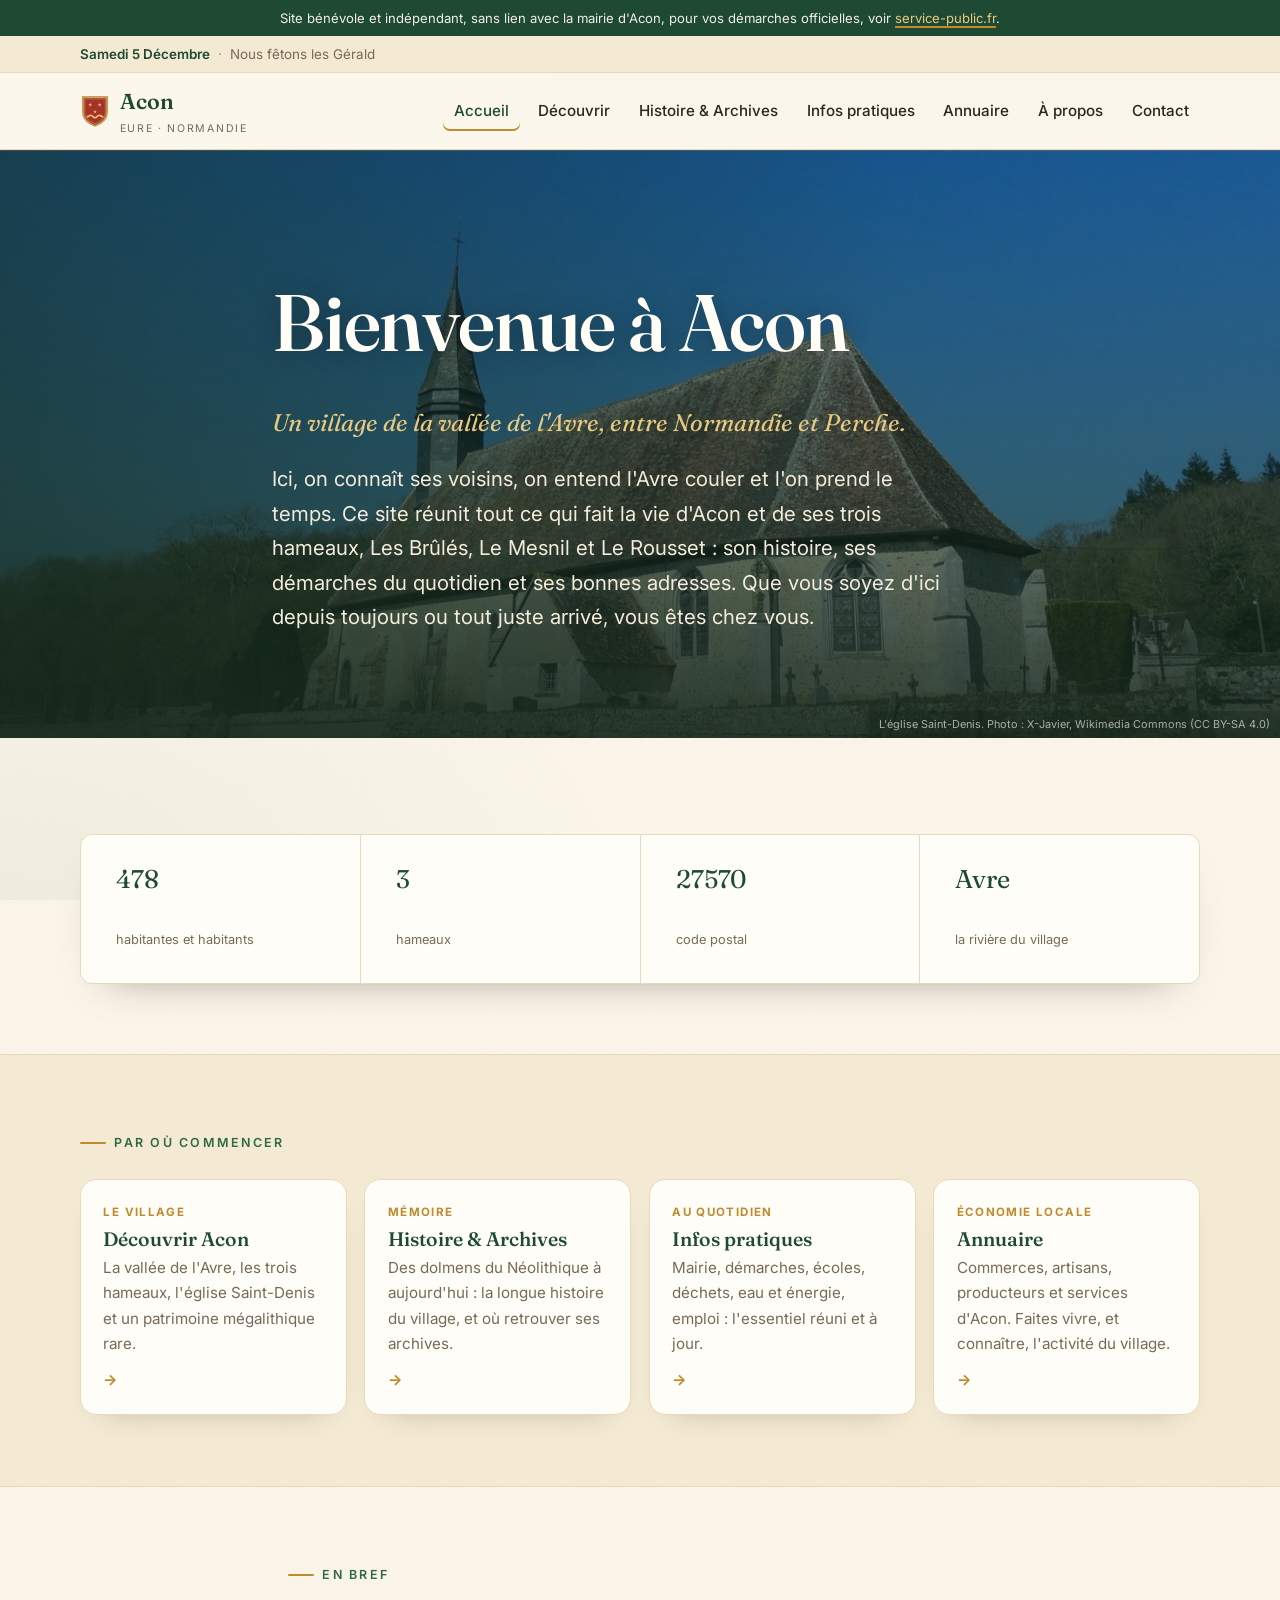
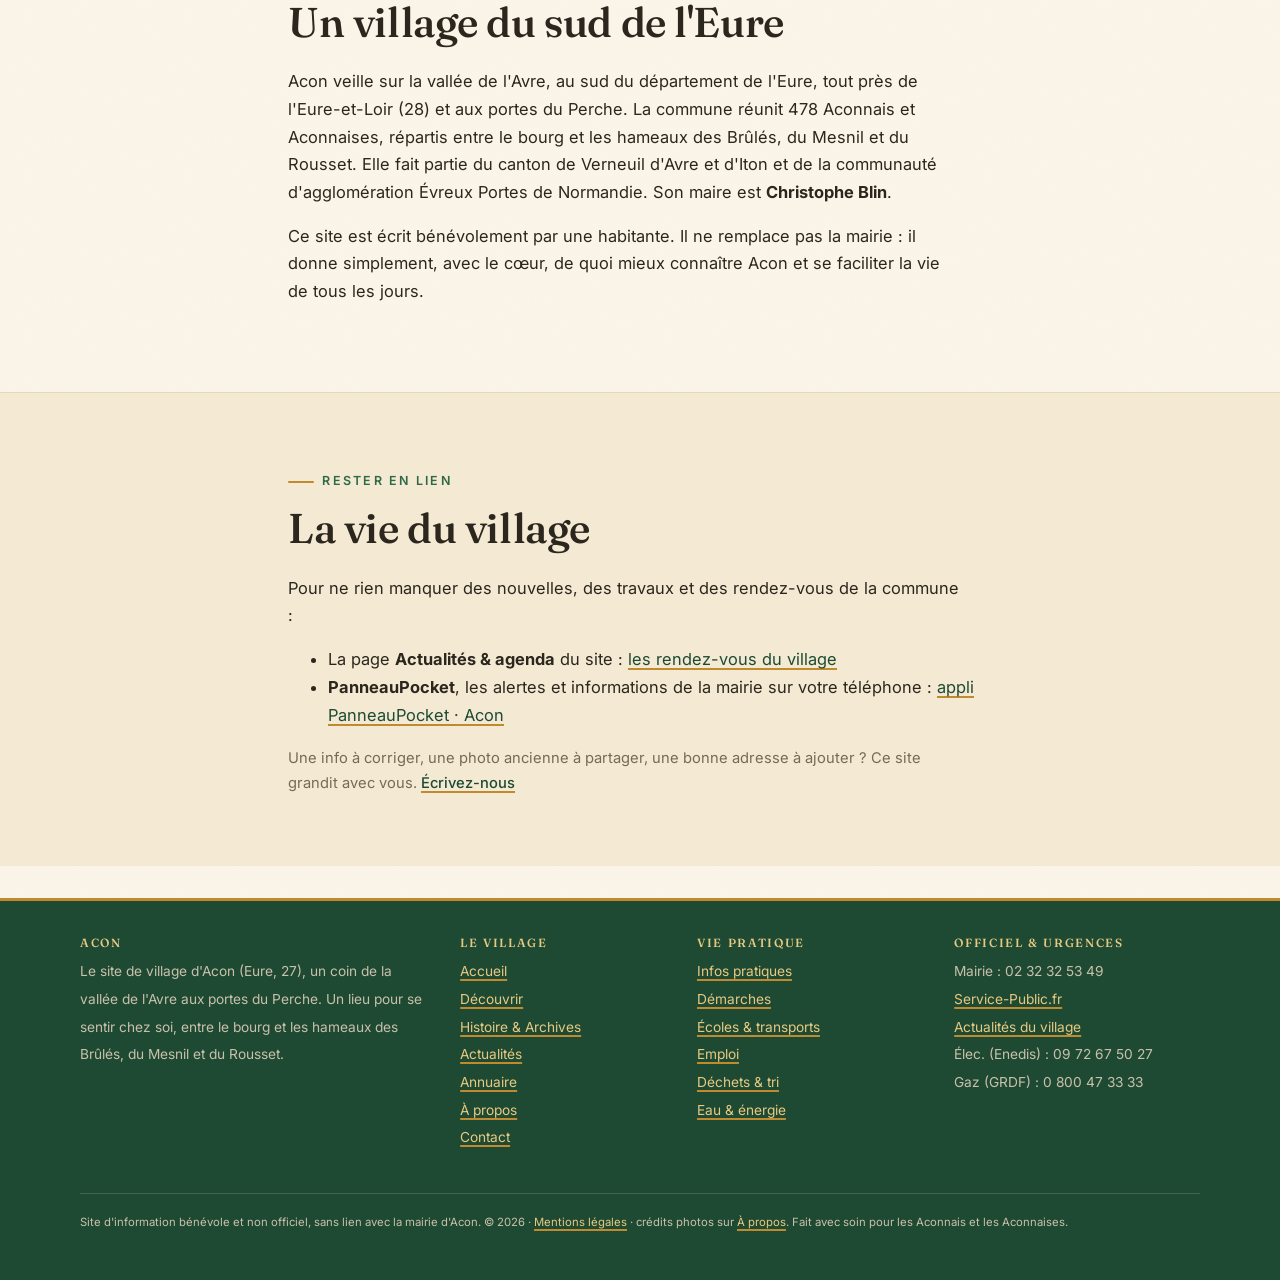
==== commit e5fc522d: "Blason : rivière à 2 vagues, creux centré, ne touchant plus le bord" ====
--- a/index.html
+++ b/index.html
@@ -25,7 +25,7 @@
   <header class="site-header">
     <div class="wrap bar">
       <a class="brand" href="index.html" aria-label="Accueil, Acon">
-        <svg class="crest" viewBox="0 0 32 36" aria-hidden="true"><path d="M3 3 H29 V19 C29 27 23.5 31 16 34 C8.5 31 3 27 3 19 Z" fill="#A5332B" stroke="#C9A15A" stroke-width="2"/><path d="M5 5 H27 V18.6 C27 25.3 22.3 28.8 16 31.5 C9.7 28.8 5 25.3 5 18.6 Z" fill="none" stroke="#E7C982" stroke-width=".7" opacity=".6"/><g fill="#F1CE6E"><g transform="translate(11,11.4) scale(.8)"><path d="M0,-2.6 L0.59,-0.81 L2.47,-0.8 L0.95,0.31 L1.53,2.1 L0,1.04 L-1.53,2.1 L-0.95,0.31 L-2.47,-0.8 L-0.59,-0.81 Z"/></g><g transform="translate(21,11.4) scale(.8)"><path d="M0,-2.6 L0.59,-0.81 L2.47,-0.8 L0.95,0.31 L1.53,2.1 L0,1.04 L-1.53,2.1 L-0.95,0.31 L-2.47,-0.8 L-0.59,-0.81 Z"/></g><g transform="translate(16,18.9) scale(.8)"><path d="M0,-2.6 L0.59,-0.81 L2.47,-0.8 L0.95,0.31 L1.53,2.1 L0,1.04 L-1.53,2.1 L-0.95,0.31 L-2.47,-0.8 L-0.59,-0.81 Z"/></g></g><path d="M7 25.2 q2.25 -2 4.5 0 t4.5 0 t4.5 0 t4.5 0" fill="none" stroke="#F1CE6E" stroke-width="1.7" stroke-linecap="round"/></svg>
+        <svg class="crest" viewBox="0 0 32 36" aria-hidden="true"><path d="M3 3 H29 V19 C29 27 23.5 31 16 34 C8.5 31 3 27 3 19 Z" fill="#A5332B" stroke="#C9A15A" stroke-width="2"/><path d="M5 5 H27 V18.6 C27 25.3 22.3 28.8 16 31.5 C9.7 28.8 5 25.3 5 18.6 Z" fill="none" stroke="#E7C982" stroke-width=".7" opacity=".6"/><g fill="#F1CE6E"><g transform="translate(11,11.4) scale(.8)"><path d="M0,-2.6 L0.59,-0.81 L2.47,-0.8 L0.95,0.31 L1.53,2.1 L0,1.04 L-1.53,2.1 L-0.95,0.31 L-2.47,-0.8 L-0.59,-0.81 Z"/></g><g transform="translate(21,11.4) scale(.8)"><path d="M0,-2.6 L0.59,-0.81 L2.47,-0.8 L0.95,0.31 L1.53,2.1 L0,1.04 L-1.53,2.1 L-0.95,0.31 L-2.47,-0.8 L-0.59,-0.81 Z"/></g><g transform="translate(16,18.9) scale(.8)"><path d="M0,-2.6 L0.59,-0.81 L2.47,-0.8 L0.95,0.31 L1.53,2.1 L0,1.04 L-1.53,2.1 L-0.95,0.31 L-2.47,-0.8 L-0.59,-0.81 Z"/></g></g><path d="M8 24 C9.75 24 9.75 22.5 11.5 22.5 C13.75 22.5 13.75 25.2 16 25.2 C18.25 25.2 18.25 22.5 20.5 22.5 C22.25 22.5 22.25 24 24 24" fill="none" stroke="#F1CE6E" stroke-width="1.7" stroke-linecap="round" stroke-linejoin="round"/></svg>
         <span><b>Acon</b><small>Eure · Normandie</small></span>
       </a>
       <button class="nav-toggle" aria-expanded="false" aria-controls="nav">Menu</button>
